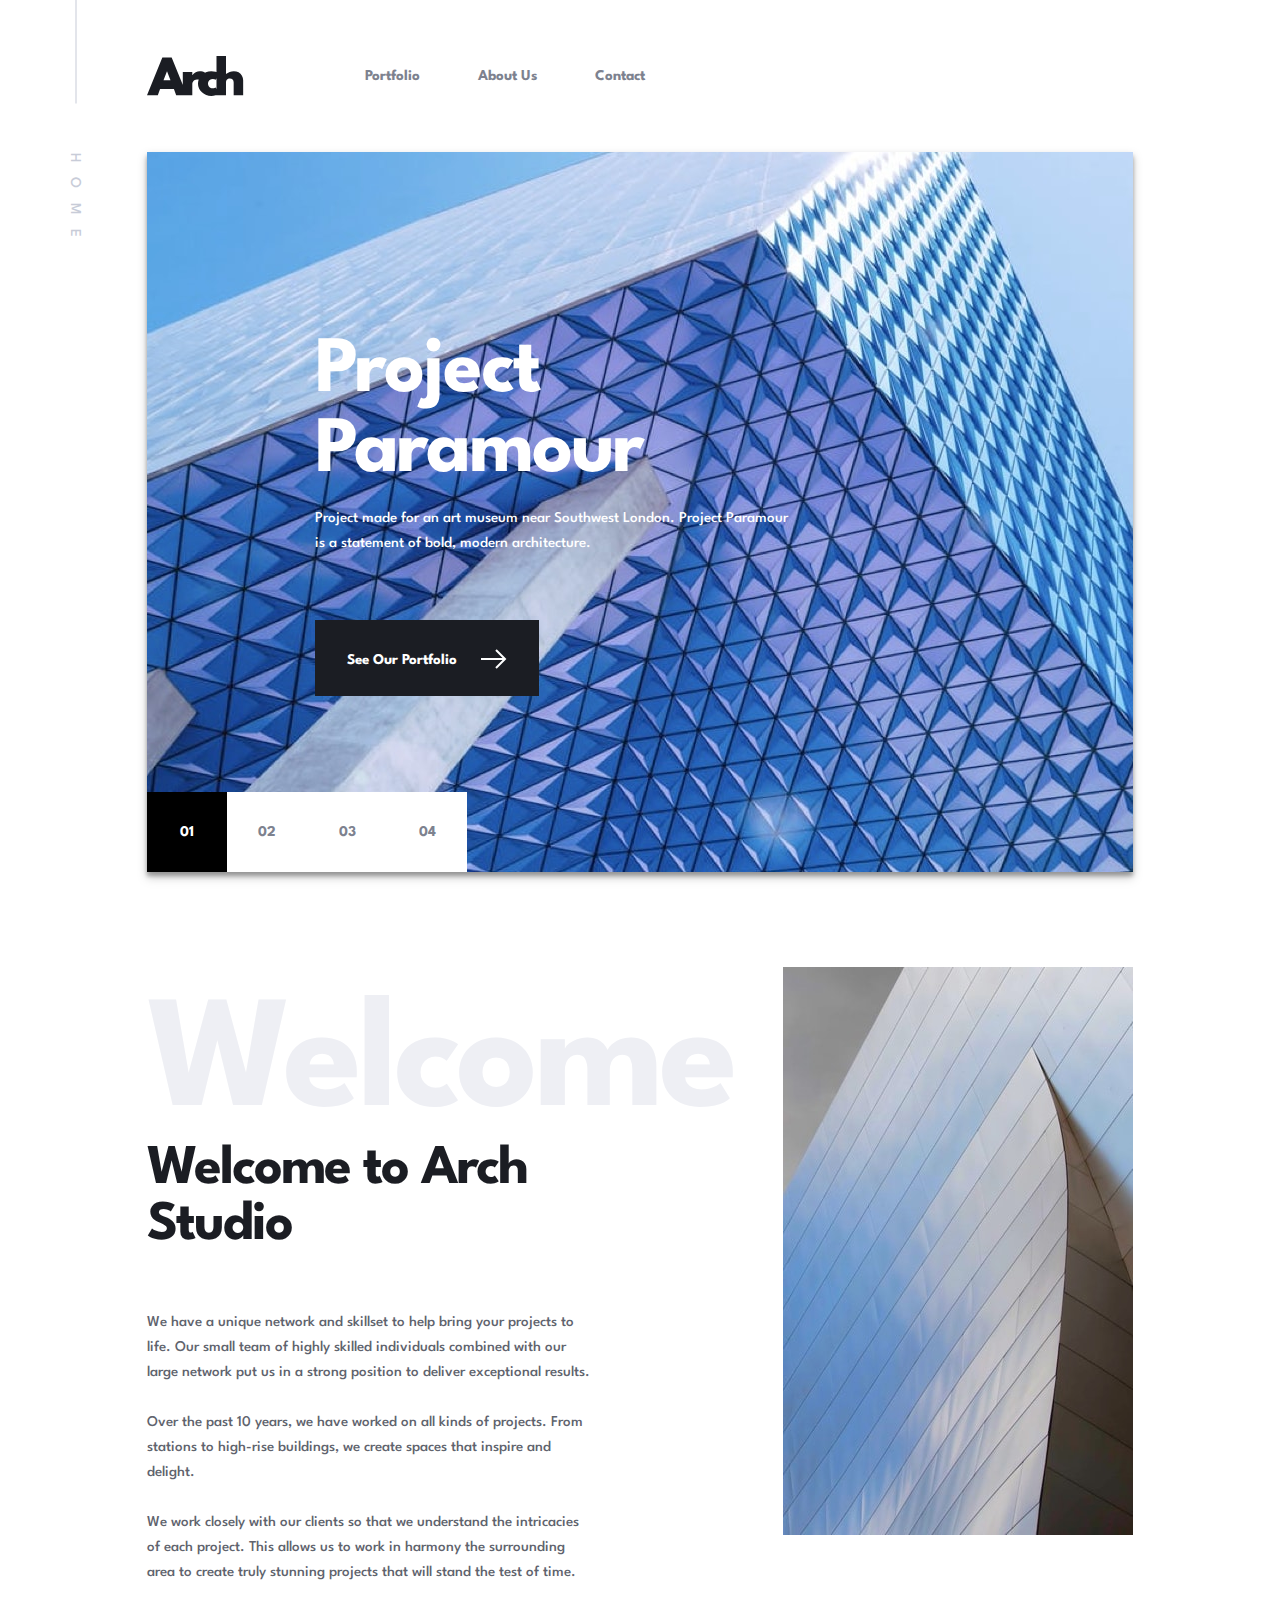
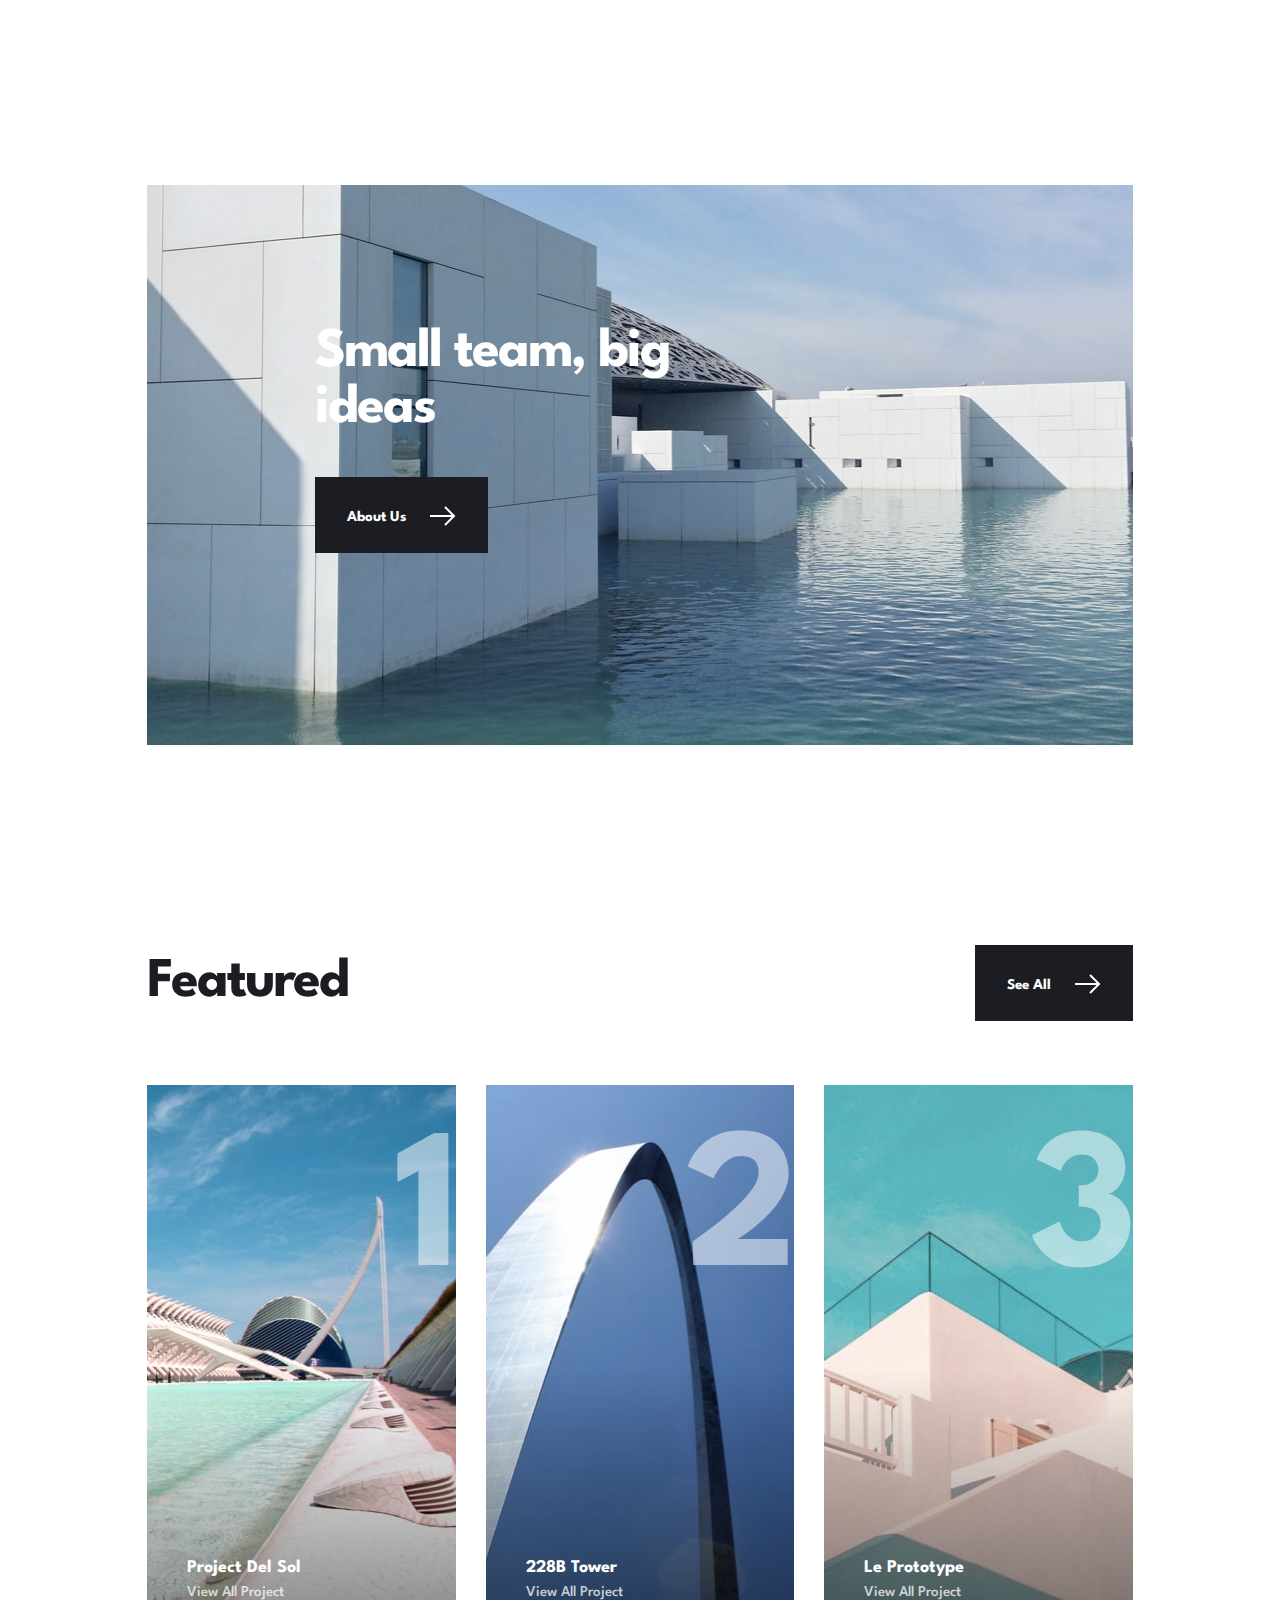
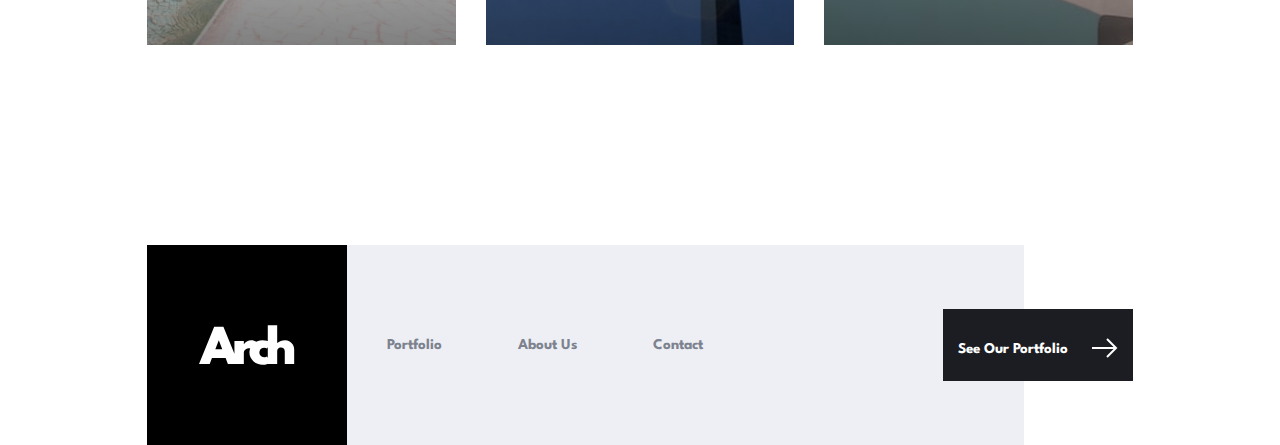
==== index.html @ 5b86a805 "init" ====
<!DOCTYPE html>
<html lang="en">
  <head>
    <meta charset="UTF-8" />
    <meta http-equiv="X-UA-Compatible" content="IE=edge" />
    <meta name="viewport" content="width=device-width, initial-scale=1.0" />
    <link href="styles/styles.css" rel="stylesheet" type="text/css" />
    <link rel="preconnect" href="https://fonts.googleapis.com" />
    <link rel="preconnect" href="https://fonts.gstatic.com" crossorigin />
    <link
      href="https://fonts.googleapis.com/css2?family=Spartan:wght@500;700&display=swap"
      rel="stylesheet"
    />
    <title>Arch Studio</title>
    <link
      rel="shortcut icon"
      href="assets/favicon-32x32.png"
      type="image/x-icon"
    />
  </head>
  <body>
    <div class="container-home">
      <div class="page-index-container">
        <div class="page-index">
          <div class="page-index__line"></div>
          <p class="page-index__text">HOME</p>
        </div>
      </div>

      <div class="container-content">
        <header>
          <nav class="nav-home">
            <svg
              class="nav-home__logo"
              xmlns="http://www.w3.org/2000/svg"
              width="97"
              height="40"
            >
              <path
                fill="#1B1D23"
                d="M10.822 39.27l2.26-6.256h13.836l2.26 6.255H40L24.658 1.6h-9.316L0 39.268h10.822zM23.493 24.2h-6.986L20 15.252l3.493 8.95zm21.804 15.07V27.807c0-.776.22-1.499.662-2.169a5.14 5.14 0 011.746-1.632A4.51 4.51 0 0150 23.379c.64 0 1.343.13 2.112.388.769.259 1.434.601 1.998 1.028l3.972-7.991c-.654-.487-1.484-.883-2.488-1.188-1.005-.304-1.956-.456-2.854-.456-1.385 0-2.729.354-4.03 1.061-1.301.708-2.44 1.694-3.413 2.957V15.89h-9.498v23.38h9.498zm18.995.73c1.507 0 2.942-.21 4.304-.628 1.362-.418 2.439-.91 3.23-1.472l-3.105-6.393c-.289.198-.688.377-1.198.536-.51.16-1.07.24-1.678.24-.99 0-1.85-.217-2.58-.65a4.449 4.449 0 01-1.678-1.724 4.806 4.806 0 01-.582-2.33c0-.669.163-1.369.49-2.1.328-.73.845-1.347 1.553-1.849s1.625-.753 2.751-.753c1.187 0 2.161.258 2.922.776l3.105-6.393c-.76-.578-1.841-1.073-3.242-1.484a15.324 15.324 0 00-4.337-.616c-1.903 0-3.665.346-5.286 1.039-1.62.692-3.029 1.628-4.224 2.808a13.053 13.053 0 00-2.785 3.995 11.177 11.177 0 00-.993 4.6c0 1.69.354 3.285 1.062 4.784.707 1.5 1.678 2.82 2.91 3.961a13.79 13.79 0 004.258 2.683c1.606.647 3.307.97 5.103.97zm14.703-.73V26.392c0-.792.16-1.477.48-2.055a3.374 3.374 0 011.347-1.347c.578-.32 1.248-.48 2.01-.48 1.156 0 2.084.354 2.784 1.062.7.708 1.05 1.648 1.05 2.82v12.876h9.498V24.338c0-1.75-.41-3.314-1.232-4.692a9.088 9.088 0 00-3.345-3.276c-1.408-.807-3.003-1.21-4.783-1.21-1.4 0-2.782.255-4.144.765a12.064 12.064 0 00-3.665 2.157V0h-9.497v39.27h9.497z"
              />
            </svg>
            <div class="nav-home__links">
              <a class="nav-home__portfolio nav-home__link" href=""
                >Portfolio</a
              >
              <a class="nav-home__about-us nav-home__link" href="">About Us</a>
              <a class="nav-home__contact nav-home__link" href="">Contact</a>
            </div>
            <div class="nav-home__dropdown">
              <div class="nav-home__dropdown-line"></div>
              <div class="nav-home__dropdown-line"></div>
              <div class="nav-home__dropdown-line"></div>
            </div>
          </nav>
        </header>

        <section class="carousel-container">
          <section class="carousel carousel-one">
            <img
              class="carousel__img"
              src="./assets/home/desktop/image-hero-paramour.jpg"
              alt=""
            />
            <div class="carousel-content">
              <h1 class="carousel__title">Project Paramour</h1>
              <p class="carousel__text">
                Project made for an art museum near Southwest London. Project
                Paramour is a statement of bold, modern architecture.
              </p>
              <a class="button carousel__button" href=""
                >See Our Portfolio<svg
                  class="button__svg-icon-arrow"
                  xmlns="http://www.w3.org/2000/svg"
                  width="26"
                  height="20"
                >
                  <g
                    fill="none"
                    fill-rule="evenodd"
                    stroke="#1B1D23"
                    stroke-width="2"
                  >
                    <path
                      class="button__path-icon-arrow"
                      d="M15 1l9 9-9 9M0 10h24"
                    />
                  </g>
                </svg>
              </a>
            </div>
          </section>

          <section class="carousel carousel-two">
            <img
              class="carousel__img"
              src="./assets/home/desktop/image-hero-seraph.jpg"
              alt=""
            />
            <div class="carousel-content">
              <h1 class="carousel__title">Seraph Station</h1>
              <p class="carousel__text">
                The Seraph Station project challenged us to design a unique
                station that would transport people through time. The result is
                a fresh and futuristic model inspired by space stations.
              </p>
              <a class="button carousel__button" href=""
                >See Our Portfolio
                <svg
                  class="button__svg-icon-arrow"
                  xmlns="http://www.w3.org/2000/svg"
                  width="26"
                  height="20"
                >
                  <g
                    fill="none"
                    fill-rule="evenodd"
                    stroke="#1B1D23"
                    stroke-width="2"
                  >
                    <path
                      class="button__path-icon-arrow"
                      d="M15 1l9 9-9 9M0 10h24"
                    />
                  </g>
                </svg>
              </a>
            </div>
          </section>

          <section class="carousel carousel-three">
            <img
              class="carousel__img"
              src="./assets/home/desktop/image-hero-federal.jpg"
              alt=""
            />
            <div class="carousel-content">
              <h1 class="carousel__title">Federal II Tower</h1>
              <p class="carousel__text">
                A sequel theme project for a tower originally built in the
                1800s. We achieved this with a striking look of brutal
                minimalism with modern touches..
              </p>
              <a class="button carousel__button" href=""
                >See Our Portfolio<svg
                  class="button__svg-icon-arrow"
                  xmlns="http://www.w3.org/2000/svg"
                  width="26"
                  height="20"
                >
                  <g
                    fill="none"
                    fill-rule="evenodd"
                    stroke="#1B1D23"
                    stroke-width="2"
                  >
                    <path
                      class="button__path-icon-arrow"
                      d="M15 1l9 9-9 9M0 10h24"
                    />
                  </g>
                </svg>
              </a>
            </div>
          </section>

          <section class="carousel carousel-four">
            <img
              class="carousel__img"
              src="./assets/home/desktop/image-hero-trinity.jpg"
              alt=""
            />
            <div class="carousel-content">
              <h1 class="carousel__title">Trinity Bank Tower</h1>
              <p class="carousel__text">
                Trinity Bank challenged us to make a concept for a 84 story
                building located in the middle of a city with a high earthquake
                frequency. For this project we used curves to blend design and
                stability to meet our objectives.
              </p>
              <a class="button carousel__button" href=""
                >See Our Portfolio<svg
                  class="button__svg-icon-arrow"
                  xmlns="http://www.w3.org/2000/svg"
                  width="26"
                  height="20"
                >
                  <g
                    fill="none"
                    fill-rule="evenodd"
                    stroke="#1B1D23"
                    stroke-width="2"
                  >
                    <path
                      class="button__path-icon-arrow"
                      d="M15 1l9 9-9 9M0 10h24"
                    />
                  </g>
                </svg>
              </a>
            </div>
          </section>

          <div class="carousel-control">
            <div class="carousel-control__one carousel-control--selected">
              01
            </div>
            <div class="carousel-control__two carousel-control--hover">02</div>
            <div class="carousel-control__three carousel-control--hover">
              03
            </div>
            <div class="carousel-control__four carousel-control--hover">04</div>
          </div>
        </section>

        <section class="welcome">
          <div class="welcome-line"></div>
          <h1 class="welcome__title">Welcome</h1>
          <div class="welcome__content">
            <h2 class="welcome__subtitle">Welcome to Arch Studio</h2>
            <p class="welcome__paragraph">
              We have a unique network and skillset to help bring your projects
              to life. Our small team of highly skilled individuals combined
              with our large network put us in a strong position to deliver
              exceptional results.
            </p>
            <br />
            <p class="welcome__paragraph">
              Over the past 10 years, we have worked on all kinds of projects.
              From stations to high-rise buildings, we create spaces that
              inspire and delight.
            </p>
            <br />
            <p class="welcome__paragraph">
              We work closely with our clients so that we understand the
              intricacies of each project. This allows us to work in harmony the
              surrounding area to create truly stunning projects that will stand
              the test of time.
            </p>
          </div>
          <img
            class="welcome__img"
            src="./assets/home/desktop/image-welcome.jpg"
            alt=""
          />
        </section>

        <section class="about-us">
          <div class="about-us__content">
            <h1 class="about-us__title">Small team, big ideas</h1>
            <a class="button about-us__button" href=""
              >About Us<svg
                class="button__svg-icon-arrow"
                xmlns="http://www.w3.org/2000/svg"
                width="26"
                height="20"
              >
                <g
                  fill="none"
                  fill-rule="evenodd"
                  stroke="#1B1D23"
                  stroke-width="2"
                >
                  <path
                    class="button__path-icon-arrow"
                    d="M15 1l9 9-9 9M0 10h24"
                  />
                </g>
              </svg>
            </a>
          </div>
        </section>

        <section class="featured">
          <header class="featured-header">
            <h1 class="featured-header__title">Featured</h1>
            <a class="button featured-header__button" href=""
              >See All<svg
                class="button__svg-icon-arrow"
                xmlns="http://www.w3.org/2000/svg"
                width="26"
                height="20"
              >
                <g
                  fill="none"
                  fill-rule="evenodd"
                  stroke="#1B1D23"
                  stroke-width="2"
                >
                  <path
                    class="button__path-icon-arrow"
                    d="M15 1l9 9-9 9M0 10h24"
                  />
                </g>
              </svg>
            </a>
          </header>

          <div class="featured-images">
            <div class="featured-images__image featured-images__one">
              <div class="featured-images__number">1</div>
              <div class="featured-images__texts">
                <h2 class="featured-images__title">Project Del Sol</h2>
                <p class="featured-images__view-project">View All Project</p>
              </div>
            </div>

            <div class="featured-images__image featured-images__two">
              <div class="featured-images__number">2</div>
              <div class="featured-images__texts">
                <h2 class="featured-images__title">228B Tower</h2>
                <p class="featured-images__view-project">View All Project</p>
              </div>
            </div>

            <div class="featured-images__image featured-images__three">
              <div class="featured-images__number">3</div>
              <div class="featured-images__texts">
                <h2 class="featured-images__title">Le Prototype</h2>
                <p class="featured-images__view-project">View All Project</p>
              </div>
            </div>
          </div>

          <div class="container-featured__button-mobile">
            <a class="button featured__button-mobile" href=""
              >See All<svg
                class="button__svg-icon-arrow"
                xmlns="http://www.w3.org/2000/svg"
                width="26"
                height="20"
              >
                <g
                  fill="none"
                  fill-rule="evenodd"
                  stroke="#1B1D23"
                  stroke-width="2"
                >
                  <path
                    class="button__path-icon-arrow"
                    d="M15 1l9 9-9 9M0 10h24"
                  />
                </g>
              </svg>
            </a>
          </div>
        </section>

        <footer class="container-nav-footer">
          <nav class="nav-footer">
            <div class="nav-footer__container-logo">
              <img
                class="nav-footer__logo"
                src="./assets/logo_arch.svg"
                alt=""
              />
            </div>
            <div class="nav-footer__container-links">
              <a class="nav-footer__portfolio nav-footer__link" href=""
                >Portfolio</a
              >
              <a class="nav-footer__about-us nav-footer__link" href=""
                >About Us</a
              >
              <a class="nav-footer__contact nav-footer__link" href=""
                >Contact</a
              >
            </div>
            <a class="button nav-footer__button" href=""
              >See Our Portfolio<svg
                class="button__svg-icon-arrow"
                xmlns="http://www.w3.org/2000/svg"
                width="26"
                height="20"
              >
                <g
                  fill="none"
                  fill-rule="evenodd"
                  stroke="#1B1D23"
                  stroke-width="2"
                >
                  <path
                    class="button__path-icon-arrow"
                    d="M15 1l9 9-9 9M0 10h24"
                  />
                </g>
              </svg>
            </a>
          </nav>
        </footer>
      </div>
    </div>
  </body>
</html>
---- styles/styles.css ----
* {
  padding: 0;
  margin: 0;
  box-sizing: border-box;
}

body {
  font-family: "Spartan", sans-serif;
  min-width: 320px;
}

.container-home {
  display: grid;
  grid-template-columns: 11.5% 77% 11.5%;
}

.container-content {
  margin-top: 56px;
  grid-column: 2/3;
}

.page-index-container {
  grid-column: 1/2;
  width: 100%;
  height: 100%;
  position: relative;
}

.page-index {
  transform: rotate(90deg);
  display: flex;
  align-items: center;
  position: absolute;
  top: 140px;
  left: 50%;
  right: 50%;
}

.page-index__line {
  width: 104px;
  height: 1px;
  background: #c8ccd8;
  position: absolute;
  top: 10px;
  left: -153px;
}

.page-index__text {
  font-weight: 500;
  font-size: 15px;
  line-height: 25px;
  letter-spacing: 15px;
  color: #c8ccd8;
}

.nav-home {
  display: flex;
  height: 40px;
  justify-content: left;
  align-items: center;
  margin-bottom: 56px;
}

.nav-home__link {
  text-decoration: none;
  font-weight: bold;
  font-size: 15px;
  line-height: 25px;
  color: #7d828f;
  padding: 10px 27px;
}

.nav-home__link:hover,
.nav-footer__link:hover {
  color: #1b1d23;
}

.nav-home__portfolio {
  margin-left: 94px;
}

.carousel-container {
  width: 100%;
  height: 720px;
  display: flex;
  overflow: hidden;
  position: relative;
  filter: drop-shadow(0px 4px 4px rgba(0, 0, 0, 0.25));
  box-shadow: 0px 4px 4px rgba(0, 0, 0, 0.25);
}

.carousel {
  position: relative;
  width: 100%;
}

.carousel-content {
  width: 49%;
  color: #ffffff;
  position: absolute;
  top: 25%;
  left: 17%;
}

.carousel__title {
  font-weight: bold;
  font-size: 80px;
  line-height: 80px;
  letter-spacing: -2px;
  margin-bottom: 14px;
}

.carousel__text {
  font-weight: 500;
  font-size: 15px;
  line-height: 25px;
  margin-bottom: 64px;
}

.button {
  display: inline-block;
  text-decoration: none;
  background: #1b1d23;
  font-weight: bold;
  font-size: 15px;
  line-height: 25px;
  text-align: right;
  color: #ffffff;
  padding: 24px 32px 23px 32px;
}

.button:hover {
  background: #60636d;
}

.button__svg-icon-arrow {
  margin-left: 24px;
  top: 5px;
  position: relative;
}

.button__path-icon-arrow {
  stroke: #ffffff;
}

.carousel-control {
  width: 320px;
  height: 80px;
  background-color: #fff;
  position: absolute;
  bottom: 0;
  display: flex;
}

.carousel-control__one,
.carousel-control__two,
.carousel-control__three,
.carousel-control__four {
  color: #7d828f;
  cursor: pointer;
  width: 80px;
  height: 80px;
  text-align: center;
  line-height: 80px;
  font-weight: bold;
  font-size: 15px;
}

.carousel-control--selected {
  background-color: black;
  color: #ffff;
}

.carousel-control--hover:hover {
  background: #eeeff4;
}

.welcome {
  position: relative;
  margin-top: 95px;
  margin-bottom: 200px;
}

.welcome-line {
  display: none;
}

.welcome__title {
  font-weight: bold;
  font-size: 200px;
  line-height: 200px;
  letter-spacing: -5px;
  color: #eeeff4;
  position: absolute;
  top: 0;
  z-index: 1;
}

.welcome__content {
  width: 446px;
  line-height: 25px;
  padding-top: 175px;
  position: relative;
  left: 17%;
}

.welcome__subtitle {
  font-weight: bold;
  font-size: 56px;
  line-height: 56px;
  letter-spacing: -2px;
  color: #1b1d23;
  margin-bottom: 56px;
}

.welcome__paragraph {
  font-weight: 500;
  font-size: 15px;
  color: #60636d;
}

.welcome__img {
  position: absolute;
  width: 350px;
  height: 568px;
  top: 0;
  right: 0;
  z-index: 0;
  display: inline;
}

.about-us {
  height: 560px;
  background-image: url("../assets/home/desktop/image-small-team.jpg");
  mix-blend-mode: normal;
  position: relative;
  margin-bottom: 200px;
}

.about-us__content {
  position: absolute;
  top: 25%;
  left: 17%;
}

.about-us__title {
  width: 445px;
  height: 126px;
  font-weight: bold;
  font-size: 56px;
  line-height: 56px;
  letter-spacing: -2px;
  color: #ffffff;
  margin-bottom: 26px;
}

.featured {
  margin-bottom: 200px;
}

.featured-header {
  display: flex;
  justify-content: space-between;
  align-items: center;
  margin-bottom: 64px;
}

.featured-header__title {
  font-weight: bold;
  font-size: 56px;
  line-height: 56px;
  letter-spacing: -2px;
  color: #1b1d23;
}

.featured-images {
  height: 100%;
  display: flex;
  gap: 0 30px;
}

.featured-images__image {
  box-sizing: border-box;
  width: 350px;
  height: 560px;
  padding-top: 32px;
  background-color: rgb(97, 177, 170);
  display: flex;
  flex-direction: column;
  justify-content: space-between;
  color: #ffffff;
}

.featured-images__one {
  background-image: url("../assets/portfolio/desktop/image-del-sol.jpg");
}

.featured-images__two {
  background-image: url("../assets/portfolio/desktop/image-228b.jpg");
}

.featured-images__three {
  background-image: url("../assets/portfolio/desktop/image-prototype.jpg");
}

.featured-images__number {
  font-weight: bold;
  font-size: 200px;
  line-height: 200px;
  text-align: right;
  letter-spacing: -5px;
  mix-blend-mode: normal;
  opacity: 0.5;
}

.featured-images__title {
  font-weight: bold;
  font-size: 18px;
  line-height: 25px;
}

.featured-images__view-project {
  font-weight: 500;
  font-size: 15px;
  line-height: 25px;
  color: #ffffff;
  mix-blend-mode: normal;
  opacity: 0.75;
}

.featured-images__texts {
  background: linear-gradient(
    180deg,
    rgba(0, 0, 0, 0.0001) 0.01%,
    rgba(0, 0, 0, 0.499044) 100%
  );
  padding: 186px 0 40px 40px;
}

.container-nav-footer {
  width: 100%;
}

.nav-footer {
  width: 89%;
  height: 200px;
  background: #eeeff4;
  display: flex;
  align-items: center;
}

.nav-footer__container-links > a {
  text-decoration: none;
  font-weight: bold;
  font-size: 15px;
  line-height: 25px;
  color: #7d828f;
}

.nav-footer__container-logo {
  width: 200px;
  height: 200px;
  background-color: rgb(0, 0, 0);
  padding: 80px 52px;
}

.nav-footer__logo {
  width: 96px;
  height: 40px;
  background-color: rgb(0, 0, 0);
  text-align: center;
}

.nav-footer__button {
  height: 72px;
  position: absolute;
  right: 0;
  padding: 24px 15px 23px 15px;
  margin-right: 11.5%;
}

.nav-footer__container-links {
  width: 316px;
  display: flex;
  justify-content: space-between;
  margin-left: 85px;
}

.container-featured__button-mobile {
  display: none;
}

@media (max-width: 1300px) {
  .welcome__content {
    left: 0;
  }
  .welcome__title {
    font-size: 160px;
  }
  .nav-footer__container-links {
    margin: 0 40px;
  }
}

@media (max-width: 1060px) {
  .welcome__img {
    display: none;
  }

  .welcome__title {
    font-size: 120px;
    position: static;
    text-align: center;
  }

  .welcome__content {
    width: 100%;
    line-height: 25px;
    padding-top: 0;
    position: static;
  }

  .welcome__subtitle {
    width: 446px;
  }

  .featured-images {
    flex-direction: column;
  }

  .featured-images__image {
    width: 100%;
    height: 240px;
    padding-top: 16px;
    object-fit: cover;
    margin-bottom: 24px;
    background-position: top center;
    flex-direction: row-reverse;
    background-repeat: no-repeat;
    background-size: cover;
  }

  .featured-images__one {
    background-image: linear-gradient(
        rgba(0, 0, 0, 0.1),
        rgba(146, 146, 146, 0.2)
      ),
      url("../assets/portfolio/tablet/image-del-sol.jpg");
    box-shadow: inset 0px 0px 3000px 3000px rgb(0 0 0 / 0%);
  }

  .featured-images__two {
    background-image: url("../assets/portfolio/tablet/image-228b.jpg");
    box-shadow: inset 0px 0px 3000px 3000px rgb(0 0 0 / 0%);
  }

  .featured-images__three {
    background-image: linear-gradient(
        rgb(0 236 255 / 19%),
        rgb(255 148 148 / 33%)
      ),
      url("../assets/portfolio/tablet/image-prototype.jpg");
    box-shadow: inset 0px 0px 3000px 3000px rgb(0 0 0 / 6%);
  }

  .featured-images__texts {
    background: 0;
    padding: 0 0 40px 40px;
    align-self: flex-end;
  }
  .container-nav-footer {
    position: absolute;
    left: 0;
  }
  .nav-footer__button {
    margin: 0;
  }
}

@media (max-width: 900px) {
  .nav-footer__container-links {
    margin: 0 40px;
  }

  .nav-footer__container-logo {
    width: 120px;
    height: 120px;
    padding: 49px 30px 47px 32px;
  }

  .nav-footer__logo {
    width: 58px;
    height: 24px;
  }

  .nav-footer {
    height: 120px;
  }

  .nav-home__portfolio {
    margin-left: 79px;
  }

  .carousel-content,
  .about-us__content {
    left: 10%;
  }

  .carousel-control {
    display: none;
  }
}

@media (max-width: 725px) {
  .container-home {
    display: inline;
  }

  .page-index-container {
    display: none;
  }

  .nav-home {
    margin: 0 32px 32px 32px;
    justify-content: space-between;
  }

  .nav-home__links {
    display: none;
  }

  .nav-home__dropdown {
    display: inline;
    cursor: pointer;
    padding: 15px 0 10px 15px;
  }

  .nav-home__dropdown-line {
    width: 24px;
    height: 3px;
    background-color: #1b1d23;
    margin-bottom: 4px;
  }

  .carousel-container {
    height: 560px;
  }

  .carousel-content {
    width: 80%;
  }

  .carousel__title {
    font-size: 48px;
    line-height: 48px;
    letter-spacing: -1.2px;
    width: 70%;
    margin-bottom: 15px;
  }

  .carousel__text {
    margin-bottom: 57px;
  }

  .welcome {
    margin: 72px 32px 97px 32px;
  }

  .welcome__title {
    display: none;
  }

  .welcome__subtitle {
    width: 90%;
    font-size: 40px;
    line-height: 48px;
    letter-spacing: -1.42857px;
  }

  .welcome-line {
    display: block;
    background: #c8ccd8;
    width: 65px;
    height: 1px;
    margin-bottom: 67px;
  }

  .about-us {
    margin-bottom: 72px;
  }

  .about-us__title {
    width: 70%;
    height: 96px;
    font-size: 40px;
    line-height: 48px;
    letter-spacing: -1.42857px;
  }

  .about-us__button {
    width: 187px;
    padding: 24px 32px 23px 25px;
  }

  .featured {
    margin: 0 32px 72px 32px;
  }

  .featured-header {
    margin-bottom: 48px;
  }

  .featured-header__title {
    font-size: 40px;
    line-height: 48px;
    letter-spacing: -1.42857px;
  }

  .featured-header__button {
    display: none;
  }

  .container-featured__button-mobile {
    display: flex;
    justify-content: center;
  }

  .featured__button-mobile {
    display: inline-block;
    width: 311px;
    margin: auto;
    text-align: center;
  }

  .container-nav-footer {
    width: 100%;
    height: 443px;
    position: relative;

    padding-top: 60px;
  }

  .nav-footer__container-logo {
    position: absolute;
    top: 0;
  }

  .nav-footer {
    width: 100%;
    height: 383px;
    flex-direction: column;
    position: static;
  }

  .nav-footer__container-links {
    width: auto;
    height: 203px;
    display: flex;
    justify-content: space-evenly;
    align-items: center;
    margin: 0 auto;
    flex-direction: column;
    position: relative;
    top: 60px;
  }

  .nav-footer__button {
    position: relative;
    padding: 24px 32px 23px 32px;
    margin-right: 0;
    margin-bottom: 48px;
    top: 60px;
  }
}

@media (max-width: 460px) {
  .featured-images__image {
    flex-direction: row;
  }

  .featured-images__number {
    display: none;
  }

  .about-us__title {
    width: 90%;
  }
}
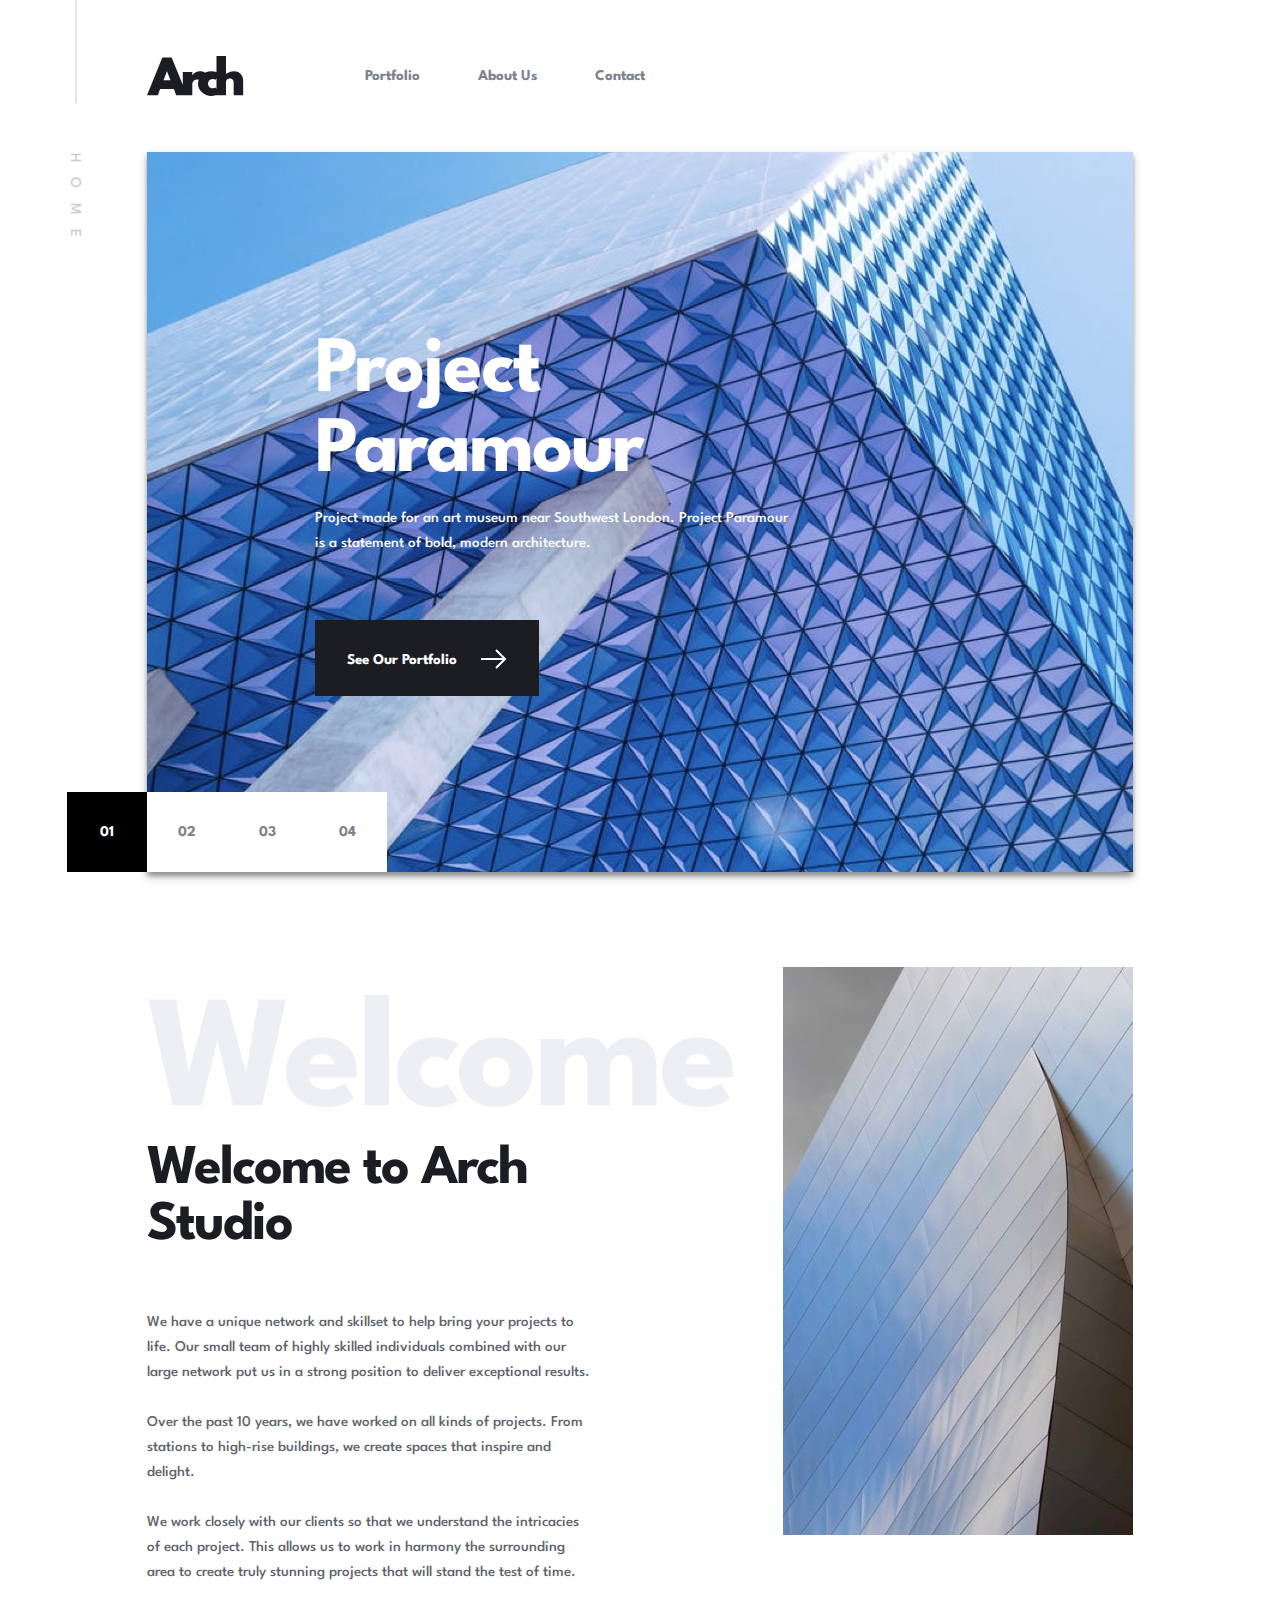
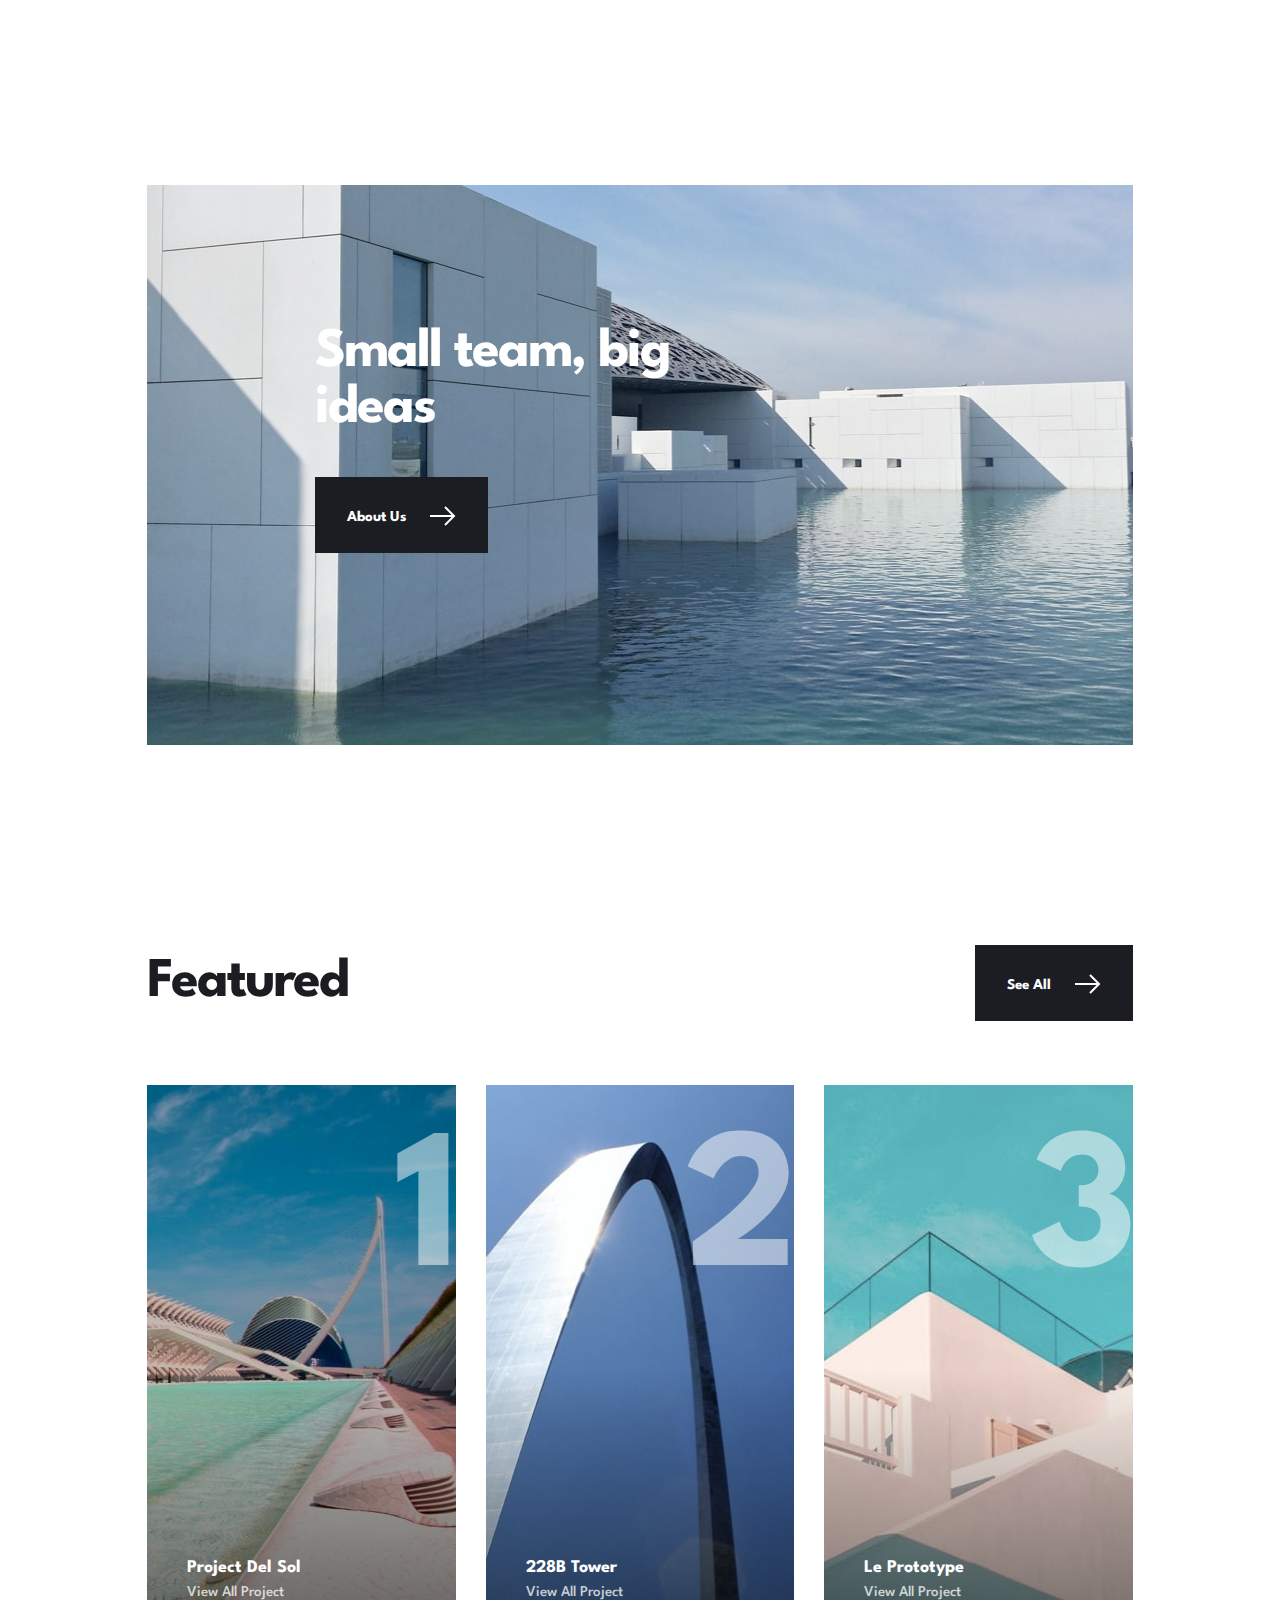
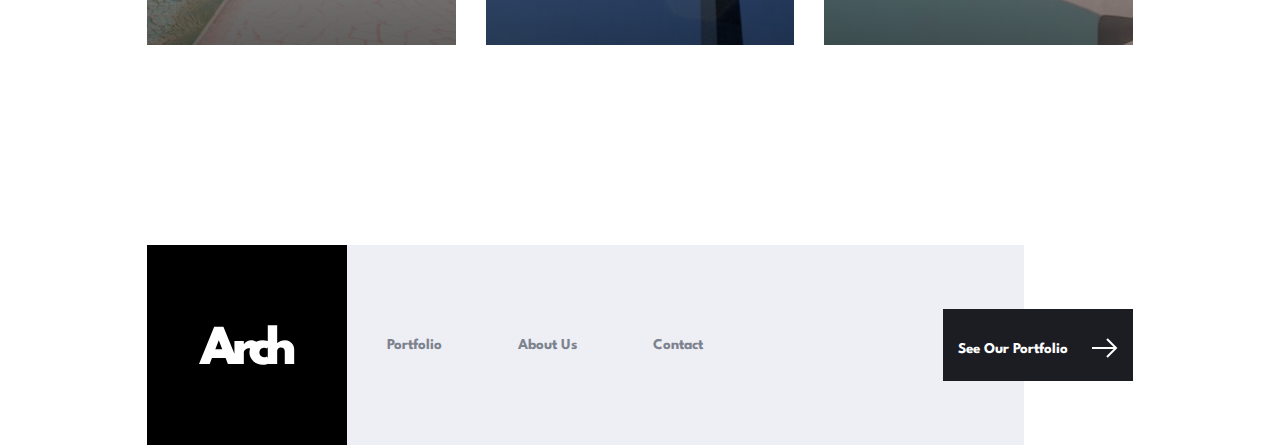
==== commit 6957020e: "Terminado" ====
--- a/index.html
+++ b/index.html
@@ -4,7 +4,7 @@
     <meta charset="UTF-8" />
     <meta http-equiv="X-UA-Compatible" content="IE=edge" />
     <meta name="viewport" content="width=device-width, initial-scale=1.0" />
-    <link href="styles/styles.css" rel="stylesheet" type="text/css" />
+    <link href="styles/styles-index.css" rel="stylesheet" type="text/css" />
     <link rel="preconnect" href="https://fonts.googleapis.com" />
     <link rel="preconnect" href="https://fonts.gstatic.com" crossorigin />
     <link
@@ -42,166 +42,181 @@
               />
             </svg>
             <div class="nav-home__links">
-              <a class="nav-home__portfolio nav-home__link" href=""
+              <a
+                class="nav-home__portfolio nav-home__link"
+                href="./portfolio.html"
                 >Portfolio</a
               >
-              <a class="nav-home__about-us nav-home__link" href="">About Us</a>
-              <a class="nav-home__contact nav-home__link" href="">Contact</a>
+              <a class="nav-home__about-us nav-home__link" href="./about.html"
+                >About Us</a
+              >
+              <a class="nav-home__contact nav-home__link" href="./contact.html"
+                >Contact</a
+              >
             </div>
             <div class="nav-home__dropdown">
               <div class="nav-home__dropdown-line"></div>
               <div class="nav-home__dropdown-line"></div>
               <div class="nav-home__dropdown-line"></div>
             </div>
+            <button class="nav-home__open-dropdown">
+              <img src="./assets/icons/icon-close.svg" alt="close" />
+            </button>
+            <div class="nav-home__dropdown-links">
+              <a class="nav-home__link" href="./portfolio.html">Portfolio</a>
+              <a class="nav-home__link" href="./about.html">About Us</a>
+              <a class="nav-home__link" href="./contact.html">Contact</a>
+            </div>
           </nav>
         </header>
 
-        <section class="carousel-container">
-          <section class="carousel carousel-one">
-            <img
-              class="carousel__img"
-              src="./assets/home/desktop/image-hero-paramour.jpg"
-              alt=""
-            />
-            <div class="carousel-content">
-              <h1 class="carousel__title">Project Paramour</h1>
-              <p class="carousel__text">
-                Project made for an art museum near Southwest London. Project
-                Paramour is a statement of bold, modern architecture.
-              </p>
-              <a class="button carousel__button" href=""
-                >See Our Portfolio<svg
-                  class="button__svg-icon-arrow"
-                  xmlns="http://www.w3.org/2000/svg"
-                  width="26"
-                  height="20"
-                >
-                  <g
-                    fill="none"
-                    fill-rule="evenodd"
-                    stroke="#1B1D23"
-                    stroke-width="2"
+        <section class="wrap-carousel-container">
+          <div class="carousel-container">
+            <section class="carousel carousel-one">
+              <img
+                class="carousel__img"
+                src="./assets/home/desktop/image-hero-paramour.jpg"
+                alt=""
+              />
+              <div class="carousel-content">
+                <h1 class="carousel__title">Project Paramour</h1>
+                <p class="carousel__text">
+                  Project made for an art museum near Southwest London. Project
+                  Paramour is a statement of bold, modern architecture.
+                </p>
+                <a class="button carousel__button" href="./portfolio.html"
+                  >See Our Portfolio<svg
+                    class="button__svg-icon-arrow"
+                    xmlns="http://www.w3.org/2000/svg"
+                    width="26"
+                    height="20"
                   >
-                    <path
-                      class="button__path-icon-arrow"
-                      d="M15 1l9 9-9 9M0 10h24"
-                    />
-                  </g>
-                </svg>
-              </a>
-            </div>
-          </section>
-
-          <section class="carousel carousel-two">
-            <img
-              class="carousel__img"
-              src="./assets/home/desktop/image-hero-seraph.jpg"
-              alt=""
-            />
-            <div class="carousel-content">
-              <h1 class="carousel__title">Seraph Station</h1>
-              <p class="carousel__text">
-                The Seraph Station project challenged us to design a unique
-                station that would transport people through time. The result is
-                a fresh and futuristic model inspired by space stations.
-              </p>
-              <a class="button carousel__button" href=""
-                >See Our Portfolio
-                <svg
-                  class="button__svg-icon-arrow"
-                  xmlns="http://www.w3.org/2000/svg"
-                  width="26"
-                  height="20"
-                >
-                  <g
-                    fill="none"
-                    fill-rule="evenodd"
-                    stroke="#1B1D23"
-                    stroke-width="2"
+                    <g
+                      fill="none"
+                      fill-rule="evenodd"
+                      stroke="#1B1D23"
+                      stroke-width="2"
+                    >
+                      <path
+                        class="button__path-icon-arrow"
+                        d="M15 1l9 9-9 9M0 10h24"
+                      />
+                    </g>
+                  </svg>
+                </a>
+              </div>
+            </section>
+
+            <section class="carousel carousel-two">
+              <img
+                class="carousel__img"
+                src="./assets/home/desktop/image-hero-seraph.jpg"
+                alt=""
+              />
+              <div class="carousel-content">
+                <h1 class="carousel__title">Seraph Station</h1>
+                <p class="carousel__text">
+                  The Seraph Station project challenged us to design a unique
+                  station that would transport people through time. The result
+                  is a fresh and futuristic model inspired by space stations.
+                </p>
+                <a class="button carousel__button" href="./portfolio.html"
+                  >See Our Portfolio
+                  <svg
+                    class="button__svg-icon-arrow"
+                    xmlns="http://www.w3.org/2000/svg"
+                    width="26"
+                    height="20"
                   >
-                    <path
-                      class="button__path-icon-arrow"
-                      d="M15 1l9 9-9 9M0 10h24"
-                    />
-                  </g>
-                </svg>
-              </a>
-            </div>
-          </section>
-
-          <section class="carousel carousel-three">
-            <img
-              class="carousel__img"
-              src="./assets/home/desktop/image-hero-federal.jpg"
-              alt=""
-            />
-            <div class="carousel-content">
-              <h1 class="carousel__title">Federal II Tower</h1>
-              <p class="carousel__text">
-                A sequel theme project for a tower originally built in the
-                1800s. We achieved this with a striking look of brutal
-                minimalism with modern touches..
-              </p>
-              <a class="button carousel__button" href=""
-                >See Our Portfolio<svg
-                  class="button__svg-icon-arrow"
-                  xmlns="http://www.w3.org/2000/svg"
-                  width="26"
-                  height="20"
-                >
-                  <g
-                    fill="none"
-                    fill-rule="evenodd"
-                    stroke="#1B1D23"
-                    stroke-width="2"
+                    <g
+                      fill="none"
+                      fill-rule="evenodd"
+                      stroke="#1B1D23"
+                      stroke-width="2"
+                    >
+                      <path
+                        class="button__path-icon-arrow"
+                        d="M15 1l9 9-9 9M0 10h24"
+                      />
+                    </g>
+                  </svg>
+                </a>
+              </div>
+            </section>
+
+            <section class="carousel carousel-three">
+              <img
+                class="carousel__img"
+                src="./assets/home/desktop/image-hero-federal.jpg"
+                alt=""
+              />
+              <div class="carousel-content">
+                <h1 class="carousel__title">Federal II Tower</h1>
+                <p class="carousel__text">
+                  A sequel theme project for a tower originally built in the
+                  1800s. We achieved this with a striking look of brutal
+                  minimalism with modern touches..
+                </p>
+                <a class="button carousel__button" href="./portfolio.html"
+                  >See Our Portfolio<svg
+                    class="button__svg-icon-arrow"
+                    xmlns="http://www.w3.org/2000/svg"
+                    width="26"
+                    height="20"
                   >
-                    <path
-                      class="button__path-icon-arrow"
-                      d="M15 1l9 9-9 9M0 10h24"
-                    />
-                  </g>
-                </svg>
-              </a>
-            </div>
-          </section>
-
-          <section class="carousel carousel-four">
-            <img
-              class="carousel__img"
-              src="./assets/home/desktop/image-hero-trinity.jpg"
-              alt=""
-            />
-            <div class="carousel-content">
-              <h1 class="carousel__title">Trinity Bank Tower</h1>
-              <p class="carousel__text">
-                Trinity Bank challenged us to make a concept for a 84 story
-                building located in the middle of a city with a high earthquake
-                frequency. For this project we used curves to blend design and
-                stability to meet our objectives.
-              </p>
-              <a class="button carousel__button" href=""
-                >See Our Portfolio<svg
-                  class="button__svg-icon-arrow"
-                  xmlns="http://www.w3.org/2000/svg"
-                  width="26"
-                  height="20"
-                >
-                  <g
-                    fill="none"
-                    fill-rule="evenodd"
-                    stroke="#1B1D23"
-                    stroke-width="2"
+                    <g
+                      fill="none"
+                      fill-rule="evenodd"
+                      stroke="#1B1D23"
+                      stroke-width="2"
+                    >
+                      <path
+                        class="button__path-icon-arrow"
+                        d="M15 1l9 9-9 9M0 10h24"
+                      />
+                    </g>
+                  </svg>
+                </a>
+              </div>
+            </section>
+
+            <section class="carousel carousel-four">
+              <img
+                class="carousel__img"
+                src="./assets/home/desktop/image-hero-trinity.jpg"
+                alt=""
+              />
+              <div class="carousel-content">
+                <h1 class="carousel__title">Trinity Bank Tower</h1>
+                <p class="carousel__text">
+                  Trinity Bank challenged us to make a concept for a 84 story
+                  building located in the middle of a city with a high
+                  earthquake frequency. For this project we used curves to blend
+                  design and stability to meet our objectives.
+                </p>
+                <a class="button carousel__button" href="./portfolio.html"
+                  >See Our Portfolio<svg
+                    class="button__svg-icon-arrow"
+                    xmlns="http://www.w3.org/2000/svg"
+                    width="26"
+                    height="20"
                   >
-                    <path
-                      class="button__path-icon-arrow"
-                      d="M15 1l9 9-9 9M0 10h24"
-                    />
-                  </g>
-                </svg>
-              </a>
-            </div>
-          </section>
-
+                    <g
+                      fill="none"
+                      fill-rule="evenodd"
+                      stroke="#1B1D23"
+                      stroke-width="2"
+                    >
+                      <path
+                        class="button__path-icon-arrow"
+                        d="M15 1l9 9-9 9M0 10h24"
+                      />
+                    </g>
+                  </svg>
+                </a>
+              </div>
+            </section>
+          </div>
           <div class="carousel-control">
             <div class="carousel-control__one carousel-control--selected">
               01
@@ -249,7 +264,7 @@
         <section class="about-us">
           <div class="about-us__content">
             <h1 class="about-us__title">Small team, big ideas</h1>
-            <a class="button about-us__button" href=""
+            <a class="button about-us__button" href="./about.html"
               >About Us<svg
                 class="button__svg-icon-arrow"
                 xmlns="http://www.w3.org/2000/svg"
@@ -275,7 +290,7 @@
         <section class="featured">
           <header class="featured-header">
             <h1 class="featured-header__title">Featured</h1>
-            <a class="button featured-header__button" href=""
+            <a class="button featured-header__button" href="./portfolio.html"
               >See All<svg
                 class="button__svg-icon-arrow"
                 xmlns="http://www.w3.org/2000/svg"
@@ -324,7 +339,7 @@
           </div>
 
           <div class="container-featured__button-mobile">
-            <a class="button featured__button-mobile" href=""
+            <a class="button featured__button-mobile" href="./portfolio.html"
               >See All<svg
                 class="button__svg-icon-arrow"
                 xmlns="http://www.w3.org/2000/svg"
@@ -357,17 +372,23 @@
               />
             </div>
             <div class="nav-footer__container-links">
-              <a class="nav-footer__portfolio nav-footer__link" href=""
+              <a
+                class="nav-footer__portfolio nav-footer__link"
+                href="./portfolio.html"
                 >Portfolio</a
               >
-              <a class="nav-footer__about-us nav-footer__link" href=""
+              <a
+                class="nav-footer__about-us nav-footer__link"
+                href="./about.html"
                 >About Us</a
               >
-              <a class="nav-footer__contact nav-footer__link" href=""
+              <a
+                class="nav-footer__contact nav-footer__link"
+                href="./contact.html"
                 >Contact</a
               >
             </div>
-            <a class="button nav-footer__button" href=""
+            <a class="button nav-footer__button" href="./portfolio.html"
               >See Our Portfolio<svg
                 class="button__svg-icon-arrow"
                 xmlns="http://www.w3.org/2000/svg"
--- a/styles/styles-index.css
+++ b/styles/styles-index.css
@@ -0,0 +1,744 @@
+* {
+  padding: 0;
+  margin: 0;
+  box-sizing: border-box;
+}
+
+body {
+  font-family: "Spartan", sans-serif;
+  min-width: 330px;
+  -webkit-font-smoothing: antialiased;
+}
+
+.container-home {
+  display: grid;
+  grid-template-columns: 11.5% 77% 11.5%;
+}
+
+.container-content {
+  margin-top: 56px;
+  grid-column: 2/3;
+}
+
+.page-index-container {
+  grid-column: 1/2;
+  width: 100%;
+  height: 100%;
+  position: relative;
+}
+
+.page-index {
+  transform: rotate(90deg);
+  display: flex;
+  align-items: center;
+  position: absolute;
+  top: 140px;
+  left: 50%;
+  right: 50%;
+}
+
+.page-index__line {
+  width: 104px;
+  height: 1px;
+  background: #c8ccd8;
+  position: absolute;
+  top: 10px;
+  left: -153px;
+}
+
+.page-index__text {
+  font-weight: 500;
+  font-size: 15px;
+  line-height: 25px;
+  letter-spacing: 15px;
+  color: #c8ccd8;
+}
+
+.nav-home {
+  display: flex;
+  height: 40px;
+  justify-content: left;
+  align-items: center;
+  margin-bottom: 56px;
+}
+
+.nav-home__link {
+  text-decoration: none;
+  font-weight: bold;
+  font-size: 15px;
+  line-height: 25px;
+  color: #7d828f;
+  padding: 10px 27px;
+  transition: all 0.3s;
+}
+
+.nav-footer__link {
+  transition: all 0.3s;
+}
+
+.nav-home__link:hover,
+.nav-footer__link:hover {
+  color: #1b1d23;
+}
+
+.nav-home__portfolio {
+  margin-left: 94px;
+}
+
+.nav-home__dropdown-links {
+  display: none;
+  flex-direction: column;
+  gap: 32px;
+  position: absolute;
+  top: 128px;
+  right: 0;
+  z-index: 1;
+  width: 343px;
+  min-width: 300px;
+  height: 235px;
+  padding: 48px;
+  background: #eeeff4;
+}
+
+.nav-home__dropdown-links .nav-home__link {
+  color: #1b1d23;
+  font-size: 18px;
+  padding: 0;
+}
+
+.nav-home__dropdown-links .nav-home__link:focus {
+  opacity: 0.7;
+}
+
+.nav-home__open-dropdown {
+  display: none;
+  border: none;
+  cursor: pointer;
+  background: transparent;
+}
+
+.nav-home__open-dropdown:active {
+  transform: scale(0.9);
+}
+
+.wrap-carousel-container {
+  position: relative;
+}
+
+.carousel-container {
+  width: 100%;
+  height: 720px;
+  display: flex;
+  overflow: hidden;
+  position: relative;
+  filter: drop-shadow(0px 4px 4px rgba(0, 0, 0, 0.25));
+  box-shadow: 0px 4px 4px rgba(0, 0, 0, 0.25);
+}
+
+.carousel {
+  position: relative;
+  width: 100%;
+}
+
+.carousel-content {
+  width: 49%;
+  color: #ffffff;
+  position: absolute;
+  top: 25%;
+  left: 17%;
+}
+
+.carousel__title {
+  font-weight: bold;
+  font-size: 80px;
+  line-height: 80px;
+  letter-spacing: -2px;
+  margin-bottom: 14px;
+}
+
+.carousel__text {
+  font-weight: 500;
+  font-size: 15px;
+  line-height: 25px;
+  margin-bottom: 64px;
+}
+
+.button {
+  display: inline-block;
+  text-decoration: none;
+  background: #1b1d23;
+  font-weight: bold;
+  font-size: 15px;
+  line-height: 25px;
+  text-align: right;
+  color: #ffffff;
+  padding: 24px 32px 23px 32px;
+  transition: all 0.3s;
+}
+
+.button:hover {
+  background: #60636d;
+}
+
+.button__svg-icon-arrow {
+  margin-left: 24px;
+  top: 5px;
+  position: relative;
+}
+
+.button__path-icon-arrow {
+  stroke: #ffffff;
+}
+
+.carousel-control {
+  width: 320px;
+  height: 80px;
+  background-color: #fff;
+  position: absolute;
+  bottom: 0;
+  left: -80px;
+  display: flex;
+}
+
+.carousel-control__one,
+.carousel-control__two,
+.carousel-control__three,
+.carousel-control__four {
+  color: #7d828f;
+  cursor: pointer;
+  width: 80px;
+  height: 80px;
+  text-align: center;
+  line-height: 80px;
+  font-weight: bold;
+  font-size: 15px;
+}
+
+.carousel-control--selected {
+  background-color: black;
+  color: #ffff;
+}
+
+.carousel-control--hover:hover {
+  background: #eeeff4;
+}
+
+.welcome {
+  position: relative;
+  margin-top: 95px;
+  margin-bottom: 200px;
+}
+
+.welcome-line {
+  display: none;
+}
+
+.welcome__title {
+  font-weight: bold;
+  font-size: 200px;
+  line-height: 200px;
+  letter-spacing: -5px;
+  color: #eeeff4;
+  position: absolute;
+  top: 0;
+  z-index: 1;
+}
+
+.welcome__content {
+  width: 446px;
+  line-height: 25px;
+  padding-top: 175px;
+  position: relative;
+  left: 17%;
+}
+
+.welcome__subtitle {
+  font-weight: bold;
+  font-size: 56px;
+  line-height: 56px;
+  letter-spacing: -2px;
+  color: #1b1d23;
+  margin-bottom: 56px;
+}
+
+.welcome__paragraph {
+  font-weight: 500;
+  font-size: 15px;
+  color: #60636d;
+}
+
+.welcome__img {
+  position: absolute;
+  width: 350px;
+  height: 568px;
+  top: 0;
+  right: 0;
+  z-index: 0;
+  display: inline;
+}
+
+.about-us {
+  height: 560px;
+  background-image: url("../assets/home/desktop/image-small-team.jpg");
+  mix-blend-mode: normal;
+  position: relative;
+  margin-bottom: 200px;
+}
+
+.about-us__content {
+  position: absolute;
+  top: 25%;
+  left: 17%;
+}
+
+.about-us__title {
+  width: 445px;
+  height: 126px;
+  font-weight: bold;
+  font-size: 56px;
+  line-height: 56px;
+  letter-spacing: -2px;
+  color: #ffffff;
+  margin-bottom: 26px;
+}
+
+.featured {
+  margin-bottom: 200px;
+}
+
+.featured-header {
+  display: flex;
+  justify-content: space-between;
+  align-items: center;
+  margin-bottom: 64px;
+}
+
+.featured-header__title {
+  font-weight: bold;
+  font-size: 56px;
+  line-height: 56px;
+  letter-spacing: -2px;
+  color: #1b1d23;
+}
+
+.featured-images {
+  height: 100%;
+  display: flex;
+  gap: 0 30px;
+}
+
+.featured-images__image {
+  box-sizing: border-box;
+  width: 350px;
+  height: 560px;
+  padding-top: 32px;
+  background-color: rgb(97, 177, 170);
+  display: flex;
+  flex-direction: column;
+  justify-content: space-between;
+  color: #ffffff;
+}
+
+.featured-images__one {
+  background-image: url("../assets/portfolio/desktop/image-del-sol.jpg");
+}
+
+.featured-images__two {
+  background-image: url("../assets/portfolio/desktop/image-228b.jpg");
+}
+
+.featured-images__three {
+  background-image: url("../assets/portfolio/desktop/image-prototype.jpg");
+}
+
+.featured-images__number {
+  font-weight: bold;
+  font-size: 200px;
+  line-height: 200px;
+  text-align: right;
+  letter-spacing: -5px;
+  mix-blend-mode: normal;
+  opacity: 0.5;
+}
+
+.featured-images__title {
+  font-weight: bold;
+  font-size: 18px;
+  line-height: 25px;
+}
+
+.featured-images__view-project {
+  font-weight: 500;
+  font-size: 15px;
+  line-height: 25px;
+  color: #ffffff;
+  mix-blend-mode: normal;
+  opacity: 0.75;
+}
+
+.featured-images__texts {
+  background: linear-gradient(
+    180deg,
+    rgba(0, 0, 0, 0.0001) 0.01%,
+    rgba(0, 0, 0, 0.499044) 100%
+  );
+  padding: 186px 0 40px 40px;
+}
+
+.container-featured__button-mobile {
+  display: none;
+}
+
+.container-nav-footer {
+  width: 100%;
+}
+
+.nav-footer {
+  width: 89%;
+  height: 200px;
+  background: #eeeff4;
+  display: flex;
+  align-items: center;
+}
+
+.nav-footer__container-links > a {
+  text-decoration: none;
+  font-weight: bold;
+  font-size: 15px;
+  line-height: 25px;
+  color: #7d828f;
+}
+
+.nav-footer__container-logo {
+  width: 200px;
+  height: 200px;
+  background-color: rgb(0, 0, 0);
+  padding: 80px 52px;
+}
+
+.nav-footer__logo {
+  width: 96px;
+  height: 40px;
+  background-color: rgb(0, 0, 0);
+  text-align: center;
+}
+
+.nav-footer__button {
+  height: 72px;
+  position: absolute;
+  right: 0;
+  padding: 24px 15px 23px 15px;
+  margin-right: 11.5%;
+}
+
+.nav-footer__container-links {
+  width: 316px;
+  display: flex;
+  justify-content: space-between;
+  margin-left: 85px;
+}
+
+@media (max-width: 1300px) {
+  .welcome__content {
+    left: 0;
+  }
+  .welcome__title {
+    font-size: 160px;
+  }
+  .nav-footer__container-links {
+    margin: 0 40px;
+  }
+}
+
+@media (max-width: 1060px) {
+  .welcome__img {
+    display: none;
+  }
+
+  .welcome__title {
+    font-size: 120px;
+    position: static;
+    text-align: center;
+  }
+
+  .welcome__content {
+    width: 100%;
+    line-height: 25px;
+    padding-top: 0;
+    position: static;
+  }
+
+  .welcome__subtitle {
+    width: 446px;
+  }
+
+  .featured-images {
+    flex-direction: column;
+  }
+
+  .featured-images__image {
+    width: 100%;
+    height: 240px;
+    padding-top: 16px;
+    object-fit: cover;
+    margin-bottom: 24px;
+    background-position: top center;
+    flex-direction: row-reverse;
+    background-repeat: no-repeat;
+    background-size: cover;
+  }
+
+  .featured-images__one {
+    background-image: linear-gradient(
+        rgba(0, 0, 0, 0.1),
+        rgba(146, 146, 146, 0.2)
+      ),
+      url("../assets/portfolio/tablet/image-del-sol.jpg");
+    box-shadow: inset 0px 0px 3000px 3000px rgb(0 0 0 / 0%);
+  }
+
+  .featured-images__two {
+    background-image: url("../assets/portfolio/tablet/image-228b.jpg");
+    box-shadow: inset 0px 0px 3000px 3000px rgb(0 0 0 / 0%);
+  }
+
+  .featured-images__three {
+    background-image: linear-gradient(
+        rgb(0 236 255 / 19%),
+        rgb(255 148 148 / 33%)
+      ),
+      url("../assets/portfolio/tablet/image-prototype.jpg");
+    box-shadow: inset 0px 0px 3000px 3000px rgb(0 0 0 / 6%);
+  }
+
+  .featured-images__texts {
+    background: 0;
+    padding: 0 0 40px 40px;
+    align-self: flex-end;
+  }
+  .container-nav-footer {
+    position: absolute;
+    left: 0;
+  }
+  .nav-footer__button {
+    margin: 0;
+  }
+}
+
+@media (max-width: 900px) {
+  .nav-footer__container-links {
+    margin: 0 40px;
+  }
+
+  .nav-footer__container-logo {
+    width: 120px;
+    height: 120px;
+    padding: 49px 30px 47px 32px;
+  }
+
+  .nav-footer__logo {
+    width: 58px;
+    height: 24px;
+  }
+
+  .nav-footer {
+    height: 120px;
+  }
+
+  .nav-home__portfolio {
+    margin-left: 79px;
+  }
+
+  .carousel-content,
+  .about-us__content {
+    left: 10%;
+  }
+
+  .carousel-control {
+    display: none;
+  }
+}
+
+@media (max-width: 725px) {
+  .container-home {
+    display: inline;
+  }
+
+  .page-index-container {
+    display: none;
+  }
+
+  .nav-home {
+    margin: 0 32px 32px 32px;
+    justify-content: space-between;
+  }
+
+  .nav-home__links {
+    display: none;
+  }
+
+  .nav-home__dropdown {
+    display: inline;
+    cursor: pointer;
+    padding: 15px 0 10px 15px;
+  }
+
+  .nav-home__dropdown-line {
+    width: 24px;
+    height: 3px;
+    background-color: #1b1d23;
+    margin-bottom: 4px;
+  }
+
+  .nav-home__dropdown-links {
+    display: flex;
+  }
+
+  .carousel-container {
+    height: 560px;
+  }
+
+  .carousel-content {
+    width: 80%;
+  }
+
+  .carousel__title {
+    font-size: 48px;
+    line-height: 48px;
+    letter-spacing: -1.2px;
+    width: 70%;
+    margin-bottom: 15px;
+  }
+
+  .carousel__text {
+    margin-bottom: 57px;
+  }
+
+  .welcome {
+    margin: 72px 32px 97px 32px;
+  }
+
+  .welcome__title {
+    display: none;
+  }
+
+  .welcome__subtitle {
+    width: 90%;
+    font-size: 40px;
+    line-height: 48px;
+    letter-spacing: -1.42857px;
+  }
+
+  .welcome-line {
+    display: block;
+    background: #c8ccd8;
+    width: 65px;
+    height: 1px;
+    margin-bottom: 67px;
+  }
+
+  .about-us {
+    margin-bottom: 72px;
+  }
+
+  .about-us__title {
+    width: 70%;
+    height: 96px;
+    font-size: 40px;
+    line-height: 48px;
+    letter-spacing: -1.42857px;
+  }
+
+  .about-us__button {
+    width: 187px;
+    padding: 24px 32px 23px 25px;
+  }
+
+  .featured {
+    margin: 0 32px 72px 32px;
+  }
+
+  .featured-header {
+    margin-bottom: 48px;
+  }
+
+  .featured-header__title {
+    font-size: 40px;
+    line-height: 48px;
+    letter-spacing: -1.42857px;
+  }
+
+  .featured-header__button {
+    display: none;
+  }
+
+  .container-featured__button-mobile {
+    display: flex;
+    justify-content: center;
+  }
+
+  .featured__button-mobile {
+    display: inline-block;
+    width: 311px;
+    margin: auto;
+    text-align: center;
+  }
+
+  .container-nav-footer {
+    width: 100%;
+    height: 443px;
+    position: relative;
+
+    padding-top: 60px;
+  }
+
+  .nav-footer__container-logo {
+    position: absolute;
+    top: 0;
+  }
+
+  .nav-footer {
+    width: 100%;
+    height: 383px;
+    flex-direction: column;
+    position: static;
+  }
+
+  .nav-footer__container-links {
+    width: auto;
+    height: 203px;
+    display: flex;
+    justify-content: space-evenly;
+    align-items: center;
+    margin: 0 auto;
+    flex-direction: column;
+    position: relative;
+    top: 60px;
+  }
+
+  .nav-footer__button {
+    position: relative;
+    padding: 24px 32px 23px 32px;
+    margin-right: 0;
+    margin-bottom: 48px;
+    top: 60px;
+  }
+}
+
+@media (max-width: 460px) {
+  .featured-images__image {
+    flex-direction: row;
+  }
+
+  .featured-images__number {
+    display: none;
+  }
+
+  .about-us__title {
+    width: 90%;
+  }
+
+  .nav-home__dropdown-links {
+    width: 75%;
+  }
+}
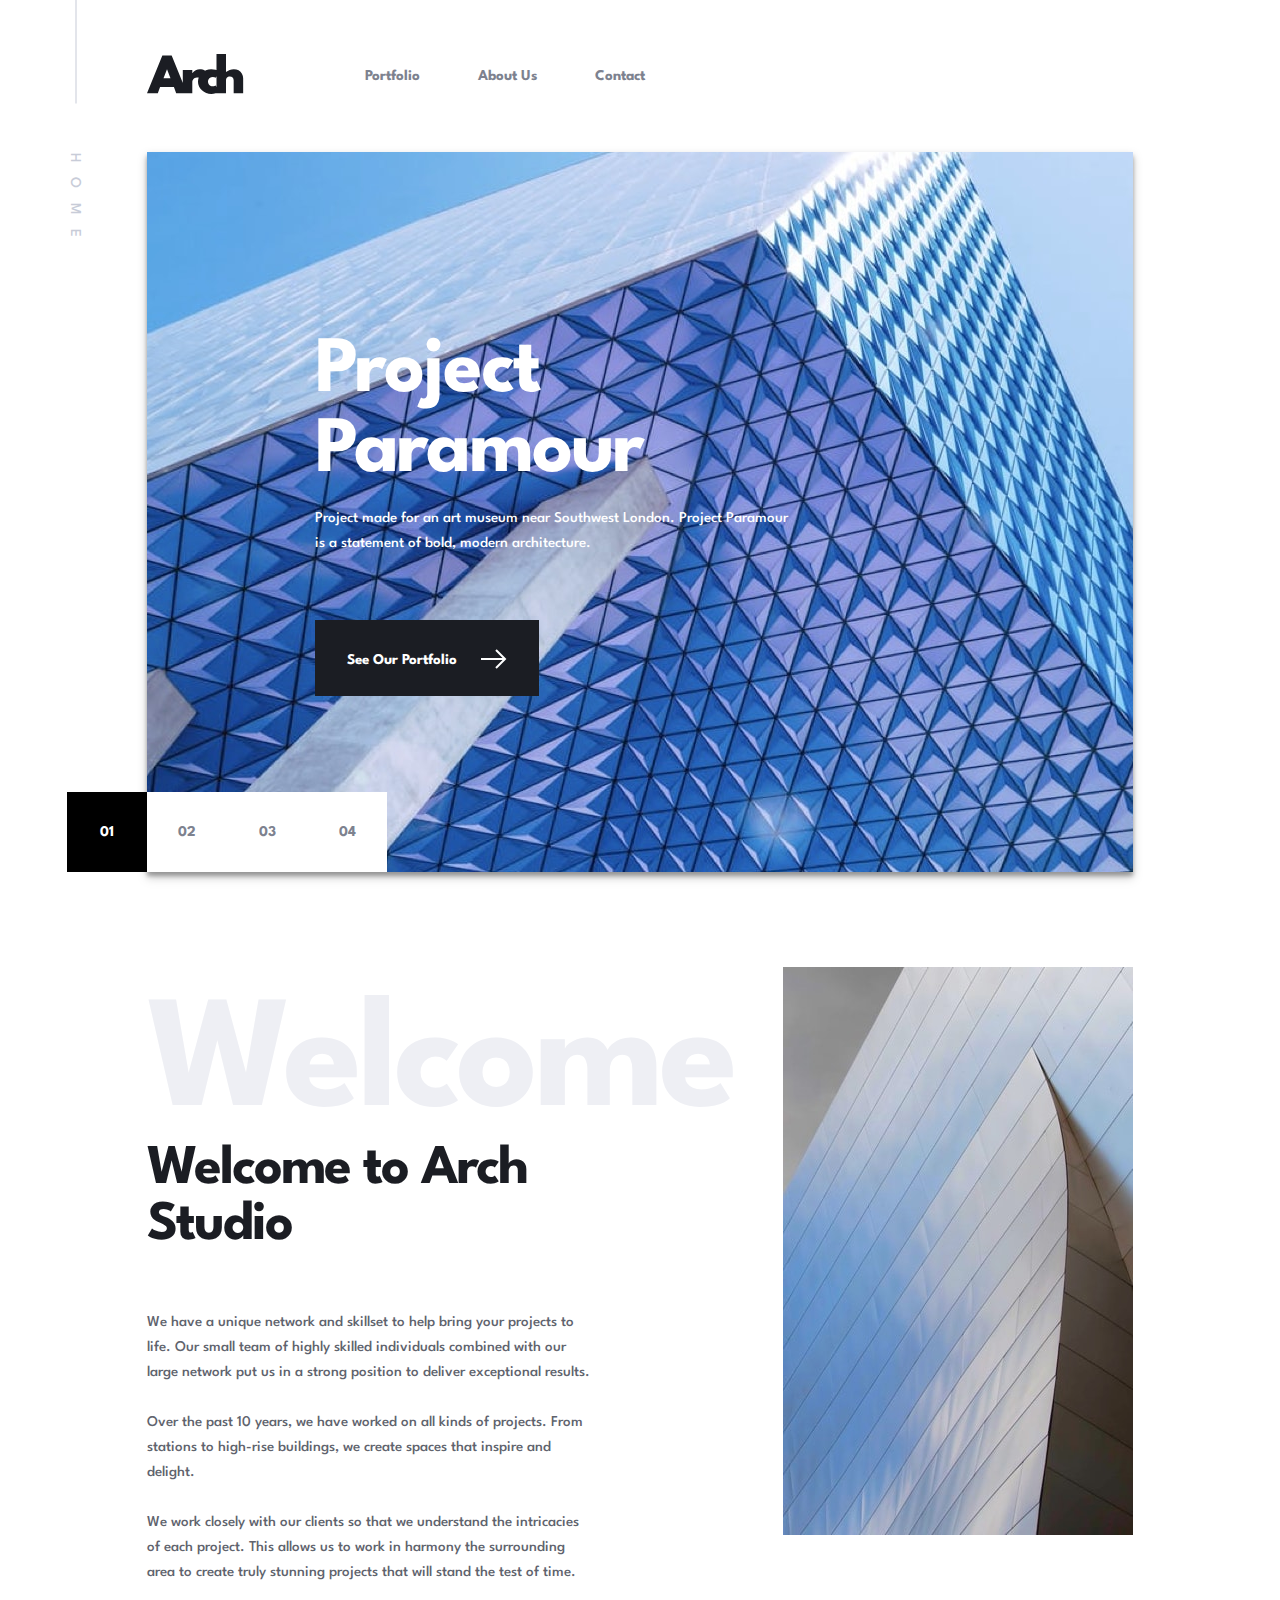
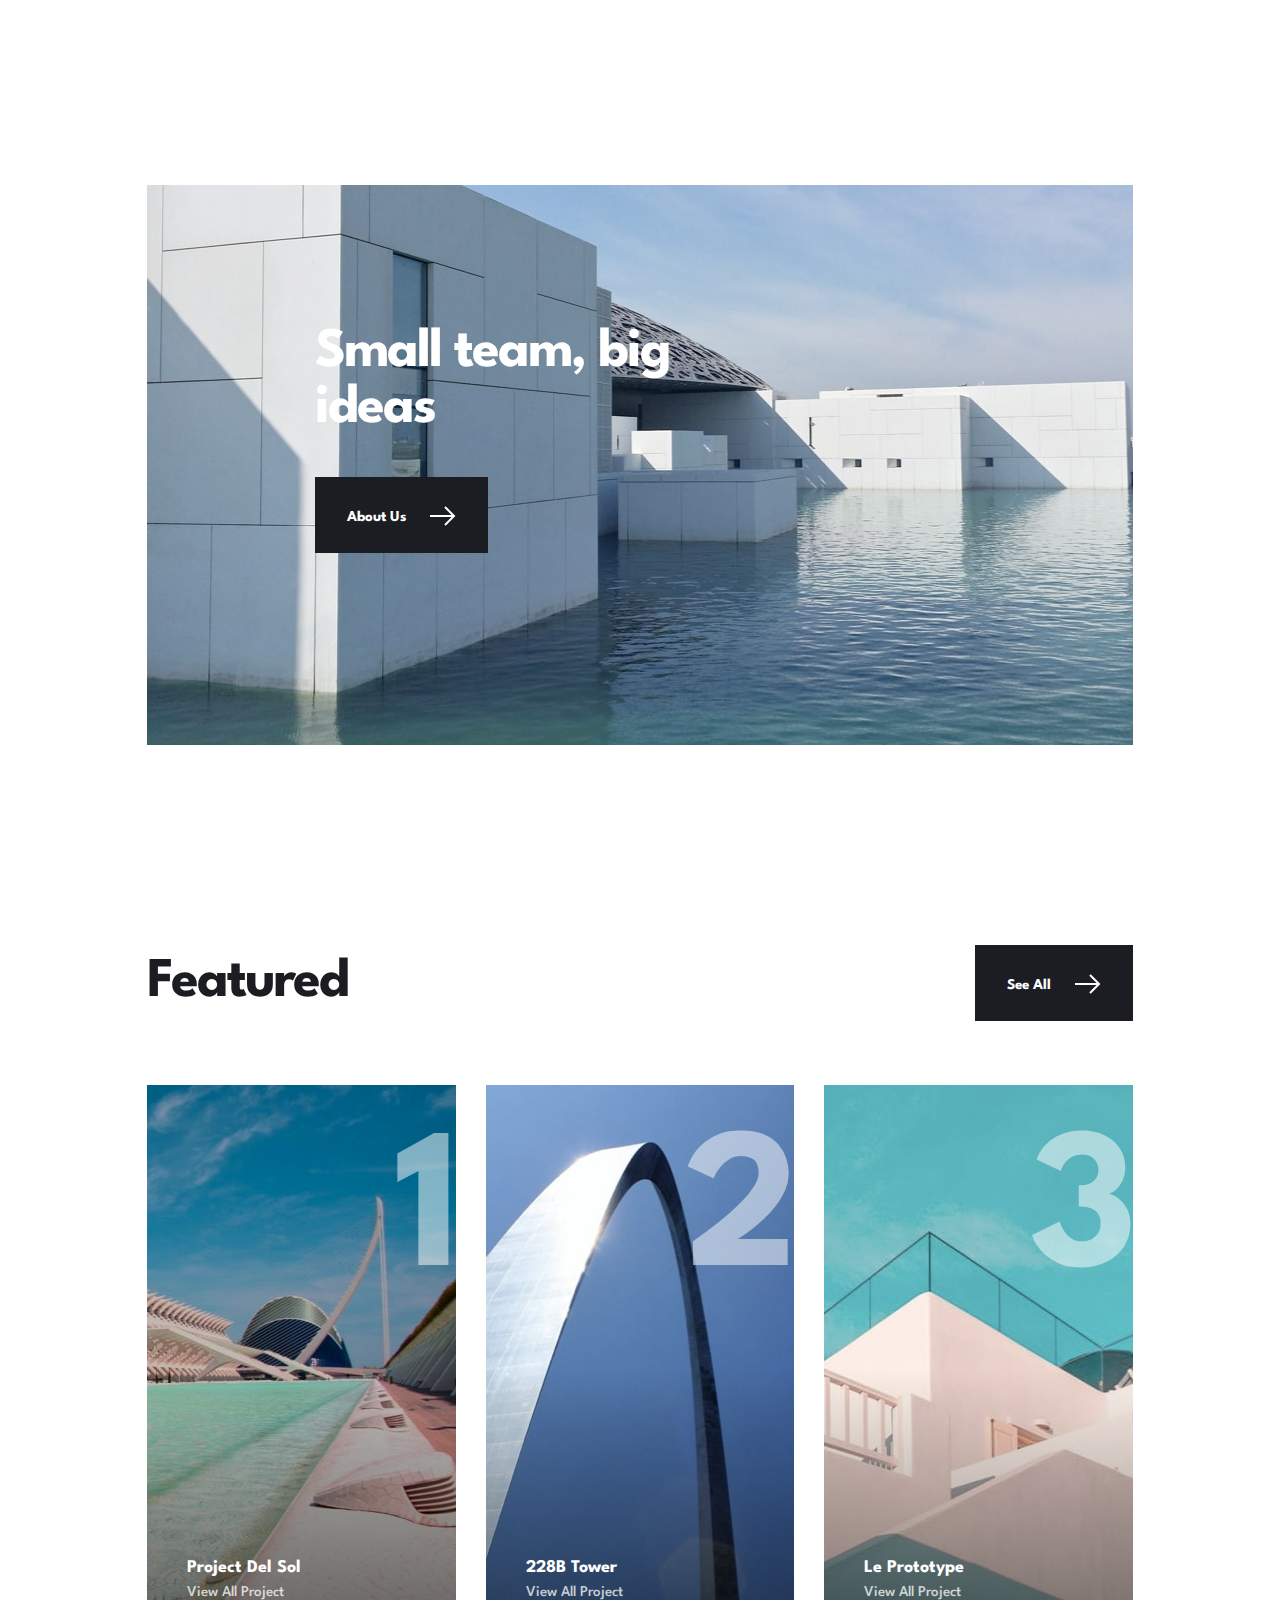
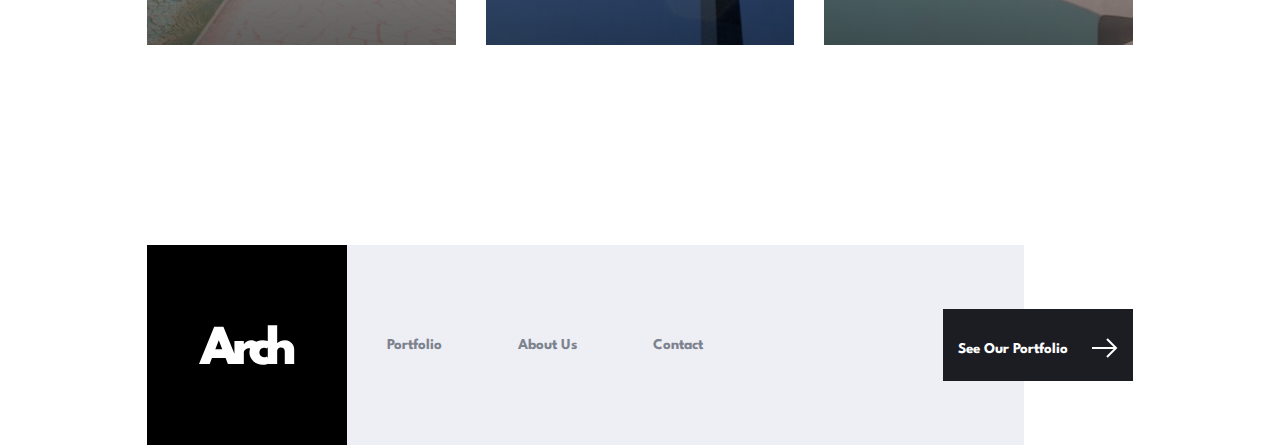
==== commit b9230f08: "Refactor CSS y 'añadirDisplay' JS + dropdown JS" ====
--- a/index.html
+++ b/index.html
@@ -4,7 +4,8 @@
     <meta charset="UTF-8" />
     <meta http-equiv="X-UA-Compatible" content="IE=edge" />
     <meta name="viewport" content="width=device-width, initial-scale=1.0" />
-    <link href="styles/styles-index.css" rel="stylesheet" type="text/css" />
+    <link rel="stylesheet" href="css/styles-index.css" type="text/css" />
+    <link rel="stylesheet" href="css/common.css" type="text/css" />
     <link rel="preconnect" href="https://fonts.googleapis.com" />
     <link rel="preconnect" href="https://fonts.gstatic.com" crossorigin />
     <link
@@ -30,17 +31,19 @@
       <div class="container-content">
         <header>
           <nav class="nav-home">
-            <svg
-              class="nav-home__logo"
-              xmlns="http://www.w3.org/2000/svg"
-              width="97"
-              height="40"
-            >
-              <path
-                fill="#1B1D23"
-                d="M10.822 39.27l2.26-6.256h13.836l2.26 6.255H40L24.658 1.6h-9.316L0 39.268h10.822zM23.493 24.2h-6.986L20 15.252l3.493 8.95zm21.804 15.07V27.807c0-.776.22-1.499.662-2.169a5.14 5.14 0 011.746-1.632A4.51 4.51 0 0150 23.379c.64 0 1.343.13 2.112.388.769.259 1.434.601 1.998 1.028l3.972-7.991c-.654-.487-1.484-.883-2.488-1.188-1.005-.304-1.956-.456-2.854-.456-1.385 0-2.729.354-4.03 1.061-1.301.708-2.44 1.694-3.413 2.957V15.89h-9.498v23.38h9.498zm18.995.73c1.507 0 2.942-.21 4.304-.628 1.362-.418 2.439-.91 3.23-1.472l-3.105-6.393c-.289.198-.688.377-1.198.536-.51.16-1.07.24-1.678.24-.99 0-1.85-.217-2.58-.65a4.449 4.449 0 01-1.678-1.724 4.806 4.806 0 01-.582-2.33c0-.669.163-1.369.49-2.1.328-.73.845-1.347 1.553-1.849s1.625-.753 2.751-.753c1.187 0 2.161.258 2.922.776l3.105-6.393c-.76-.578-1.841-1.073-3.242-1.484a15.324 15.324 0 00-4.337-.616c-1.903 0-3.665.346-5.286 1.039-1.62.692-3.029 1.628-4.224 2.808a13.053 13.053 0 00-2.785 3.995 11.177 11.177 0 00-.993 4.6c0 1.69.354 3.285 1.062 4.784.707 1.5 1.678 2.82 2.91 3.961a13.79 13.79 0 004.258 2.683c1.606.647 3.307.97 5.103.97zm14.703-.73V26.392c0-.792.16-1.477.48-2.055a3.374 3.374 0 011.347-1.347c.578-.32 1.248-.48 2.01-.48 1.156 0 2.084.354 2.784 1.062.7.708 1.05 1.648 1.05 2.82v12.876h9.498V24.338c0-1.75-.41-3.314-1.232-4.692a9.088 9.088 0 00-3.345-3.276c-1.408-.807-3.003-1.21-4.783-1.21-1.4 0-2.782.255-4.144.765a12.064 12.064 0 00-3.665 2.157V0h-9.497v39.27h9.497z"
-              />
-            </svg>
+            <a href="./index.html">
+              <svg
+                class="nav-home__logo"
+                xmlns="http://www.w3.org/2000/svg"
+                width="97"
+                height="40"
+              >
+                <path
+                  fill="#1B1D23"
+                  d="M10.822 39.27l2.26-6.256h13.836l2.26 6.255H40L24.658 1.6h-9.316L0 39.268h10.822zM23.493 24.2h-6.986L20 15.252l3.493 8.95zm21.804 15.07V27.807c0-.776.22-1.499.662-2.169a5.14 5.14 0 011.746-1.632A4.51 4.51 0 0150 23.379c.64 0 1.343.13 2.112.388.769.259 1.434.601 1.998 1.028l3.972-7.991c-.654-.487-1.484-.883-2.488-1.188-1.005-.304-1.956-.456-2.854-.456-1.385 0-2.729.354-4.03 1.061-1.301.708-2.44 1.694-3.413 2.957V15.89h-9.498v23.38h9.498zm18.995.73c1.507 0 2.942-.21 4.304-.628 1.362-.418 2.439-.91 3.23-1.472l-3.105-6.393c-.289.198-.688.377-1.198.536-.51.16-1.07.24-1.678.24-.99 0-1.85-.217-2.58-.65a4.449 4.449 0 01-1.678-1.724 4.806 4.806 0 01-.582-2.33c0-.669.163-1.369.49-2.1.328-.73.845-1.347 1.553-1.849s1.625-.753 2.751-.753c1.187 0 2.161.258 2.922.776l3.105-6.393c-.76-.578-1.841-1.073-3.242-1.484a15.324 15.324 0 00-4.337-.616c-1.903 0-3.665.346-5.286 1.039-1.62.692-3.029 1.628-4.224 2.808a13.053 13.053 0 00-2.785 3.995 11.177 11.177 0 00-.993 4.6c0 1.69.354 3.285 1.062 4.784.707 1.5 1.678 2.82 2.91 3.961a13.79 13.79 0 004.258 2.683c1.606.647 3.307.97 5.103.97zm14.703-.73V26.392c0-.792.16-1.477.48-2.055a3.374 3.374 0 011.347-1.347c.578-.32 1.248-.48 2.01-.48 1.156 0 2.084.354 2.784 1.062.7.708 1.05 1.648 1.05 2.82v12.876h9.498V24.338c0-1.75-.41-3.314-1.232-4.692a9.088 9.088 0 00-3.345-3.276c-1.408-.807-3.003-1.21-4.783-1.21-1.4 0-2.782.255-4.144.765a12.064 12.064 0 00-3.665 2.157V0h-9.497v39.27h9.497z"
+                />
+              </svg>
+            </a>
             <div class="nav-home__links">
               <a
                 class="nav-home__portfolio nav-home__link"
@@ -54,25 +57,27 @@
                 >Contact</a
               >
             </div>
-            <div class="nav-home__dropdown">
-              <div class="nav-home__dropdown-line"></div>
-              <div class="nav-home__dropdown-line"></div>
-              <div class="nav-home__dropdown-line"></div>
-            </div>
-            <button class="nav-home__open-dropdown">
-              <img src="./assets/icons/icon-close.svg" alt="close" />
-            </button>
-            <div class="nav-home__dropdown-links">
-              <a class="nav-home__link" href="./portfolio.html">Portfolio</a>
-              <a class="nav-home__link" href="./about.html">About Us</a>
-              <a class="nav-home__link" href="./contact.html">Contact</a>
+            <div class="container-dropdown">
+              <button class="nav-home__dropdown">
+                <div class="nav-home__dropdown-line"></div>
+                <div class="nav-home__dropdown-line"></div>
+                <div class="nav-home__dropdown-line"></div>
+              </button>
+              <button class="nav-home__open-dropdown">
+                <img src="./assets/icons/icon-close.svg" alt="close" />
+              </button>
+              <div class="nav-home__dropdown-links">
+                <a class="nav-home__link" href="./portfolio.html">Portfolio</a>
+                <a class="nav-home__link" href="./about.html">About Us</a>
+                <a class="nav-home__link" href="./contact.html">Contact</a>
+              </div>
             </div>
           </nav>
         </header>
 
         <section class="wrap-carousel-container">
           <div class="carousel-container">
-            <section class="carousel carousel-one">
+            <section class="carousel carousel-one" data-image="1">
               <img
                 class="carousel__img"
                 src="./assets/home/desktop/image-hero-paramour.jpg"
@@ -107,7 +112,7 @@
               </div>
             </section>
 
-            <section class="carousel carousel-two">
+            <section class="carousel carousel-two" data-image="2">
               <img
                 class="carousel__img"
                 src="./assets/home/desktop/image-hero-seraph.jpg"
@@ -144,7 +149,7 @@
               </div>
             </section>
 
-            <section class="carousel carousel-three">
+            <section class="carousel carousel-three" data-image="3">
               <img
                 class="carousel__img"
                 src="./assets/home/desktop/image-hero-federal.jpg"
@@ -180,7 +185,7 @@
               </div>
             </section>
 
-            <section class="carousel carousel-four">
+            <section class="carousel carousel-four" data-image="4">
               <img
                 class="carousel__img"
                 src="./assets/home/desktop/image-hero-trinity.jpg"
@@ -218,14 +223,33 @@
             </section>
           </div>
           <div class="carousel-control">
-            <div class="carousel-control__one carousel-control--selected">
+            <button
+              class="carousel-control__one carousel-control--hover carousel-control--selected button-carousel"
+              data-image="1"
+            >
               01
-            </div>
-            <div class="carousel-control__two carousel-control--hover">02</div>
-            <div class="carousel-control__three carousel-control--hover">
+            </button>
+
+            <button
+              class="carousel-control__two carousel-control--hover button-carousel"
+              data-image="2"
+            >
+              02
+            </button>
+
+            <button
+              class="carousel-control__three carousel-control--hover button-carousel"
+              data-image="3"
+            >
               03
-            </div>
-            <div class="carousel-control__four carousel-control--hover">04</div>
+            </button>
+
+            <button
+              class="carousel-control__four carousel-control--hover button-carousel"
+              data-image="4"
+            >
+              04
+            </button>
           </div>
         </section>
 
@@ -412,5 +436,8 @@
         </footer>
       </div>
     </div>
+
+    <script src="js/index-carrousel.js"></script>
+    <script src="js/nav-dropdown.js"></script>
   </body>
 </html>
--- a/css/styles-index.css
+++ b/css/styles-index.css
@@ -0,0 +1,445 @@
+.wrap-carousel-container {
+  position: relative;
+}
+
+.carousel-container {
+  width: 100%;
+  height: 720px;
+  display: flex;
+  overflow: hidden;
+  position: relative;
+  filter: drop-shadow(0px 4px 4px rgba(0, 0, 0, 0.25));
+  box-shadow: 0px 4px 4px rgba(0, 0, 0, 0.25);
+}
+
+.carousel {
+  position: relative;
+  width: 100%;
+}
+
+.carousel-image--display-inline {
+  display: inline;
+}
+
+.carousel-image--display-none {
+  display: none;
+}
+
+.carousel-content {
+  width: 49%;
+  color: #ffffff;
+  position: absolute;
+  top: 25%;
+  left: 17%;
+}
+
+.carousel__title {
+  font-weight: bold;
+  font-size: 80px;
+  line-height: 80px;
+  letter-spacing: -2px;
+  margin-bottom: 14px;
+}
+
+.carousel__text {
+  font-weight: 500;
+  font-size: 15px;
+  line-height: 25px;
+  margin-bottom: 64px;
+}
+
+.carousel-control {
+  width: 320px;
+  height: 80px;
+  background-color: #fff;
+  position: absolute;
+  bottom: 0;
+  left: -80px;
+  display: flex;
+}
+
+.carousel-control__one,
+.carousel-control__two,
+.carousel-control__three,
+.carousel-control__four {
+  font-family: "Spartan", sans-serif;
+  background-color: transparent;
+  border: none;
+  color: #7d828f;
+  cursor: pointer;
+  width: 80px;
+  height: 80px;
+  text-align: center;
+  line-height: 80px;
+  font-weight: bold;
+  font-size: 15px;
+}
+
+.carousel-control--selected {
+  background-color: black;
+  color: #ffff;
+}
+
+.carousel-control--hover:hover {
+  background: #eeeff4;
+}
+
+.welcome {
+  position: relative;
+  margin-top: 95px;
+  margin-bottom: 200px;
+}
+
+.welcome-line {
+  display: none;
+}
+
+.welcome__title {
+  font-weight: bold;
+  font-size: 200px;
+  line-height: 200px;
+  letter-spacing: -5px;
+  color: #eeeff4;
+  position: absolute;
+  top: 0;
+  z-index: 1;
+}
+
+.welcome__content {
+  width: 446px;
+  line-height: 25px;
+  padding-top: 175px;
+  position: relative;
+  left: 17%;
+}
+
+.welcome__subtitle {
+  font-weight: bold;
+  font-size: 56px;
+  line-height: 56px;
+  letter-spacing: -2px;
+  color: #1b1d23;
+  margin-bottom: 56px;
+}
+
+.welcome__paragraph {
+  font-weight: 500;
+  font-size: 15px;
+  color: #60636d;
+}
+
+.welcome__img {
+  position: absolute;
+  width: 350px;
+  height: 568px;
+  top: 0;
+  right: 0;
+  z-index: 0;
+  display: inline;
+}
+
+.about-us {
+  height: 560px;
+  background-image: url("../assets/home/desktop/image-small-team.jpg");
+  mix-blend-mode: normal;
+  position: relative;
+  margin-bottom: 200px;
+}
+
+.about-us__content {
+  position: absolute;
+  top: 25%;
+  left: 17%;
+}
+
+.about-us__title {
+  width: 445px;
+  height: 126px;
+  font-weight: bold;
+  font-size: 56px;
+  line-height: 56px;
+  letter-spacing: -2px;
+  color: #ffffff;
+  margin-bottom: 26px;
+}
+
+.featured {
+  margin-bottom: 200px;
+}
+
+.featured-header {
+  display: flex;
+  justify-content: space-between;
+  align-items: center;
+  margin-bottom: 64px;
+}
+
+.featured-header__title {
+  font-weight: bold;
+  font-size: 56px;
+  line-height: 56px;
+  letter-spacing: -2px;
+  color: #1b1d23;
+}
+
+.featured-images {
+  height: 100%;
+  display: flex;
+  gap: 0 30px;
+}
+
+.featured-images__image {
+  box-sizing: border-box;
+  width: 350px;
+  height: 560px;
+  padding-top: 32px;
+  background-color: rgb(97, 177, 170);
+  display: flex;
+  flex-direction: column;
+  justify-content: space-between;
+  color: #ffffff;
+}
+
+.featured-images__one {
+  background-image: url("../assets/portfolio/desktop/image-del-sol.jpg");
+}
+
+.featured-images__two {
+  background-image: url("../assets/portfolio/desktop/image-228b.jpg");
+}
+
+.featured-images__three {
+  background-image: url("../assets/portfolio/desktop/image-prototype.jpg");
+}
+
+.featured-images__number {
+  font-weight: bold;
+  font-size: 200px;
+  line-height: 200px;
+  text-align: right;
+  letter-spacing: -5px;
+  mix-blend-mode: normal;
+  opacity: 0.5;
+}
+
+.featured-images__title {
+  font-weight: bold;
+  font-size: 18px;
+  line-height: 25px;
+}
+
+.featured-images__view-project {
+  font-weight: 500;
+  font-size: 15px;
+  line-height: 25px;
+  color: #ffffff;
+  mix-blend-mode: normal;
+  opacity: 0.75;
+}
+
+.featured-images__texts {
+  background: linear-gradient(
+    180deg,
+    rgba(0, 0, 0, 0.0001) 0.01%,
+    rgba(0, 0, 0, 0.499044) 100%
+  );
+  padding: 186px 0 40px 40px;
+}
+
+.container-featured__button-mobile {
+  display: none;
+}
+
+@media (max-width: 1300px) {
+  .welcome__content {
+    left: 0;
+  }
+  .welcome__title {
+    font-size: 160px;
+  }
+}
+
+@media (max-width: 1060px) {
+  .welcome__img {
+    display: none;
+  }
+
+  .welcome__title {
+    font-size: 120px;
+    position: static;
+    text-align: center;
+  }
+
+  .welcome__content {
+    width: 100%;
+    line-height: 25px;
+    padding-top: 0;
+    position: static;
+  }
+
+  .welcome__subtitle {
+    width: 446px;
+  }
+
+  .featured-images {
+    flex-direction: column;
+  }
+
+  .featured-images__image {
+    width: 100%;
+    height: 240px;
+    padding-top: 16px;
+    object-fit: cover;
+    margin-bottom: 24px;
+    background-position: top center;
+    flex-direction: row-reverse;
+    background-repeat: no-repeat;
+    background-size: cover;
+  }
+
+  .featured-images__one {
+    background-image: linear-gradient(
+        rgba(0, 0, 0, 0.1),
+        rgba(146, 146, 146, 0.2)
+      ),
+      url("../assets/portfolio/tablet/image-del-sol.jpg");
+    box-shadow: inset 0px 0px 3000px 3000px rgb(0 0 0 / 0%);
+  }
+
+  .featured-images__two {
+    background-image: url("../assets/portfolio/tablet/image-228b.jpg");
+    box-shadow: inset 0px 0px 3000px 3000px rgb(0 0 0 / 0%);
+  }
+
+  .featured-images__three {
+    background-image: linear-gradient(
+        rgb(0 236 255 / 19%),
+        rgb(255 148 148 / 33%)
+      ),
+      url("../assets/portfolio/tablet/image-prototype.jpg");
+    box-shadow: inset 0px 0px 3000px 3000px rgb(0 0 0 / 6%);
+  }
+
+  .featured-images__texts {
+    background: 0;
+    padding: 0 0 40px 40px;
+    align-self: flex-end;
+  }
+}
+
+@media (max-width: 900px) {
+  .carousel-content,
+  .about-us__content {
+    left: 10%;
+  }
+
+  .carousel-control {
+    display: none;
+  }
+}
+
+@media (max-width: 725px) {
+  .carousel-container {
+    height: 560px;
+  }
+
+  .carousel-content {
+    width: 80%;
+  }
+
+  .carousel__title {
+    font-size: 48px;
+    line-height: 48px;
+    letter-spacing: -1.2px;
+    width: 70%;
+    margin-bottom: 15px;
+  }
+
+  .carousel__text {
+    margin-bottom: 57px;
+  }
+
+  .welcome {
+    margin: 72px 32px 97px 32px;
+  }
+
+  .welcome__title {
+    display: none;
+  }
+
+  .welcome__subtitle {
+    width: 90%;
+    font-size: 40px;
+    line-height: 48px;
+    letter-spacing: -1.42857px;
+  }
+
+  .welcome-line {
+    display: block;
+    background: #c8ccd8;
+    width: 65px;
+    height: 1px;
+    margin-bottom: 67px;
+  }
+
+  .about-us {
+    margin-bottom: 72px;
+  }
+
+  .about-us__title {
+    width: 70%;
+    height: 96px;
+    font-size: 40px;
+    line-height: 48px;
+    letter-spacing: -1.42857px;
+  }
+
+  .about-us__content > .about-us__button {
+    width: 187px;
+    padding: 24px 32px 23px 25px;
+  }
+
+  .featured {
+    margin: 0 32px 72px 32px;
+  }
+
+  .featured-header {
+    margin-bottom: 48px;
+  }
+
+  .featured-header__title {
+    font-size: 40px;
+    line-height: 48px;
+    letter-spacing: -1.42857px;
+  }
+
+  .featured-header > .featured-header__button {
+    display: none;
+  }
+
+  .container-featured__button-mobile {
+    display: flex;
+    justify-content: center;
+  }
+
+  .container-featured__button-mobile > .featured__button-mobile {
+    display: inline-block;
+    width: 311px;
+    margin: auto;
+    text-align: center;
+  }
+}
+
+@media (max-width: 460px) {
+  .featured-images__image {
+    flex-direction: row;
+  }
+
+  .featured-images__number {
+    display: none;
+  }
+
+  .about-us__title {
+    width: 90%;
+  }
+}
--- a/css/common.css
+++ b/css/common.css
@@ -0,0 +1,323 @@
+* {
+  padding: 0;
+  margin: 0;
+  box-sizing: border-box;
+}
+
+body {
+  font-family: "Spartan", sans-serif;
+  min-width: 350px;
+  -webkit-font-smoothing: antialiased;
+}
+
+.container-home {
+  display: grid;
+  grid-template-columns: 11.5% 77% 11.5%;
+}
+
+.container-content {
+  margin-top: 56px;
+  grid-column: 2/3;
+}
+
+.page-index-container {
+  grid-column: 1/2;
+  width: 100%;
+  height: 100%;
+  position: relative;
+}
+
+.page-index {
+  transform: rotate(90deg);
+  display: flex;
+  align-items: center;
+  position: absolute;
+  top: 140px;
+  left: 50%;
+  right: 50%;
+}
+
+.page-index__line {
+  width: 104px;
+  height: 1px;
+  background: #c8ccd8;
+  position: absolute;
+  top: 10px;
+  left: -153px;
+}
+
+.page-index__text {
+  font-weight: 500;
+  font-size: 15px;
+  line-height: 25px;
+  letter-spacing: 15px;
+  color: #c8ccd8;
+  flex-shrink: 0;
+}
+
+.nav-home {
+  display: flex;
+  height: 40px;
+  justify-content: left;
+  align-items: center;
+  margin-bottom: 56px;
+}
+
+.nav-home__link {
+  text-decoration: none;
+  font-weight: bold;
+  font-size: 15px;
+  line-height: 25px;
+  color: #7d828f;
+  padding: 10px 27px;
+  transition: all 0.3s;
+}
+
+.nav-footer__link {
+  transition: all 0.3s;
+}
+
+.nav-home__link:hover,
+.nav-footer__link:hover {
+  color: #1b1d23;
+}
+
+.nav-home__portfolio {
+  margin-left: 94px;
+}
+
+.nav-home__dropdown {
+  display: none;
+}
+
+.nav-home__dropdown-links {
+  display: none;
+  flex-direction: column;
+  gap: 32px;
+  position: absolute;
+  top: 128px;
+  right: 0;
+  z-index: 1;
+  width: 343px;
+  min-width: 300px;
+  height: 235px;
+  padding: 48px;
+  background: #eeeff4;
+}
+
+.nav-home__dropdown-links .nav-home__link {
+  color: #1b1d23;
+  font-size: 18px;
+  padding: 0;
+}
+
+.nav-home__dropdown-links .nav-home__link:focus {
+  opacity: 0.7;
+}
+
+.nav-home__open-dropdown {
+  display: none;
+  border: none;
+  cursor: pointer;
+  background: transparent;
+}
+
+.nav-home__open-dropdown:active {
+  transform: scale(0.9);
+}
+
+.button {
+  display: inline-block;
+  text-decoration: none;
+  background: #1b1d23;
+  font-weight: bold;
+  font-size: 15px;
+  line-height: 25px;
+  text-align: right;
+  color: #ffffff;
+  padding: 24px 32px 23px 32px;
+  transition: all 0.3s;
+}
+
+.button:hover {
+  background: #60636d;
+}
+
+.button__svg-icon-arrow {
+  margin-left: 24px;
+  top: 5px;
+  position: relative;
+}
+
+.button__path-icon-arrow {
+  stroke: #ffffff;
+}
+
+.container-nav-footer {
+  width: 100%;
+}
+
+.nav-footer {
+  width: 89%;
+  height: 200px;
+  background: #eeeff4;
+  display: flex;
+  align-items: center;
+}
+
+.nav-footer__container-links > a {
+  text-decoration: none;
+  font-weight: bold;
+  font-size: 15px;
+  line-height: 25px;
+  color: #7d828f;
+}
+
+.nav-footer__container-logo {
+  width: 200px;
+  height: 200px;
+  background-color: rgb(0, 0, 0);
+  padding: 80px 52px;
+}
+
+.nav-footer__logo {
+  width: 96px;
+  height: 40px;
+  background-color: rgb(0, 0, 0);
+  text-align: center;
+}
+
+.nav-footer__button {
+  height: 72px;
+  position: absolute;
+  right: 0;
+  padding: 24px 15px 23px 15px;
+  margin-right: 11.5%;
+}
+
+.nav-footer__container-links {
+  width: 316px;
+  display: flex;
+  justify-content: space-between;
+  margin-left: 85px;
+}
+
+@media (max-width: 1300px) {
+  .nav-footer__container-links {
+    margin: 0 40px;
+  }
+}
+
+@media (max-width: 1060px) {
+  .container-nav-footer {
+    position: absolute;
+    left: 0;
+  }
+  .nav-footer__button {
+    margin: 0;
+  }
+}
+
+@media (max-width: 900px) {
+  .nav-footer__container-links {
+    margin: 0 40px;
+  }
+
+  .nav-footer__container-logo {
+    width: 120px;
+    height: 120px;
+    padding: 49px 30px 47px 32px;
+  }
+
+  .nav-footer__logo {
+    width: 58px;
+    height: 24px;
+  }
+
+  .nav-footer {
+    height: 120px;
+  }
+
+  .nav-home__portfolio {
+    margin-left: 79px;
+  }
+}
+
+@media (max-width: 725px) {
+  .container-home {
+    display: inline;
+  }
+
+  .page-index-container {
+    display: none;
+  }
+
+  .nav-home {
+    margin: 0 32px 32px 32px;
+    justify-content: space-between;
+  }
+
+  .nav-home__links {
+    display: none;
+  }
+
+  .nav-home__dropdown {
+    display: inline;
+    cursor: pointer;
+    padding: 15px 0 10px 15px;
+    border: none;
+    background-color: transparent;
+  }
+
+  .nav-home__dropdown-line {
+    width: 24px;
+    height: 3px;
+    background-color: #1b1d23;
+    margin-bottom: 4px;
+  }
+
+  .container-nav-footer {
+    width: 100%;
+    height: 443px;
+    position: relative;
+    padding-top: 60px;
+  }
+
+  .nav-footer__container-logo {
+    position: absolute;
+    top: 0;
+  }
+
+  .nav-footer {
+    width: 100%;
+    height: 383px;
+    flex-direction: column;
+    position: static;
+  }
+
+  .nav-footer__container-links {
+    width: auto;
+    height: 203px;
+    display: flex;
+    justify-content: space-evenly;
+    align-items: center;
+    margin: 0 auto;
+    flex-direction: column;
+    position: relative;
+    top: 60px;
+  }
+
+  .nav-footer__button {
+    position: relative;
+    padding: 24px 32px 23px 32px;
+    margin-right: 0;
+    margin-bottom: 48px;
+    top: 60px;
+  }
+}
+
+@media (max-width: 460px) {
+  .nav-home__dropdown-links {
+    width: 75%;
+  }
+}
